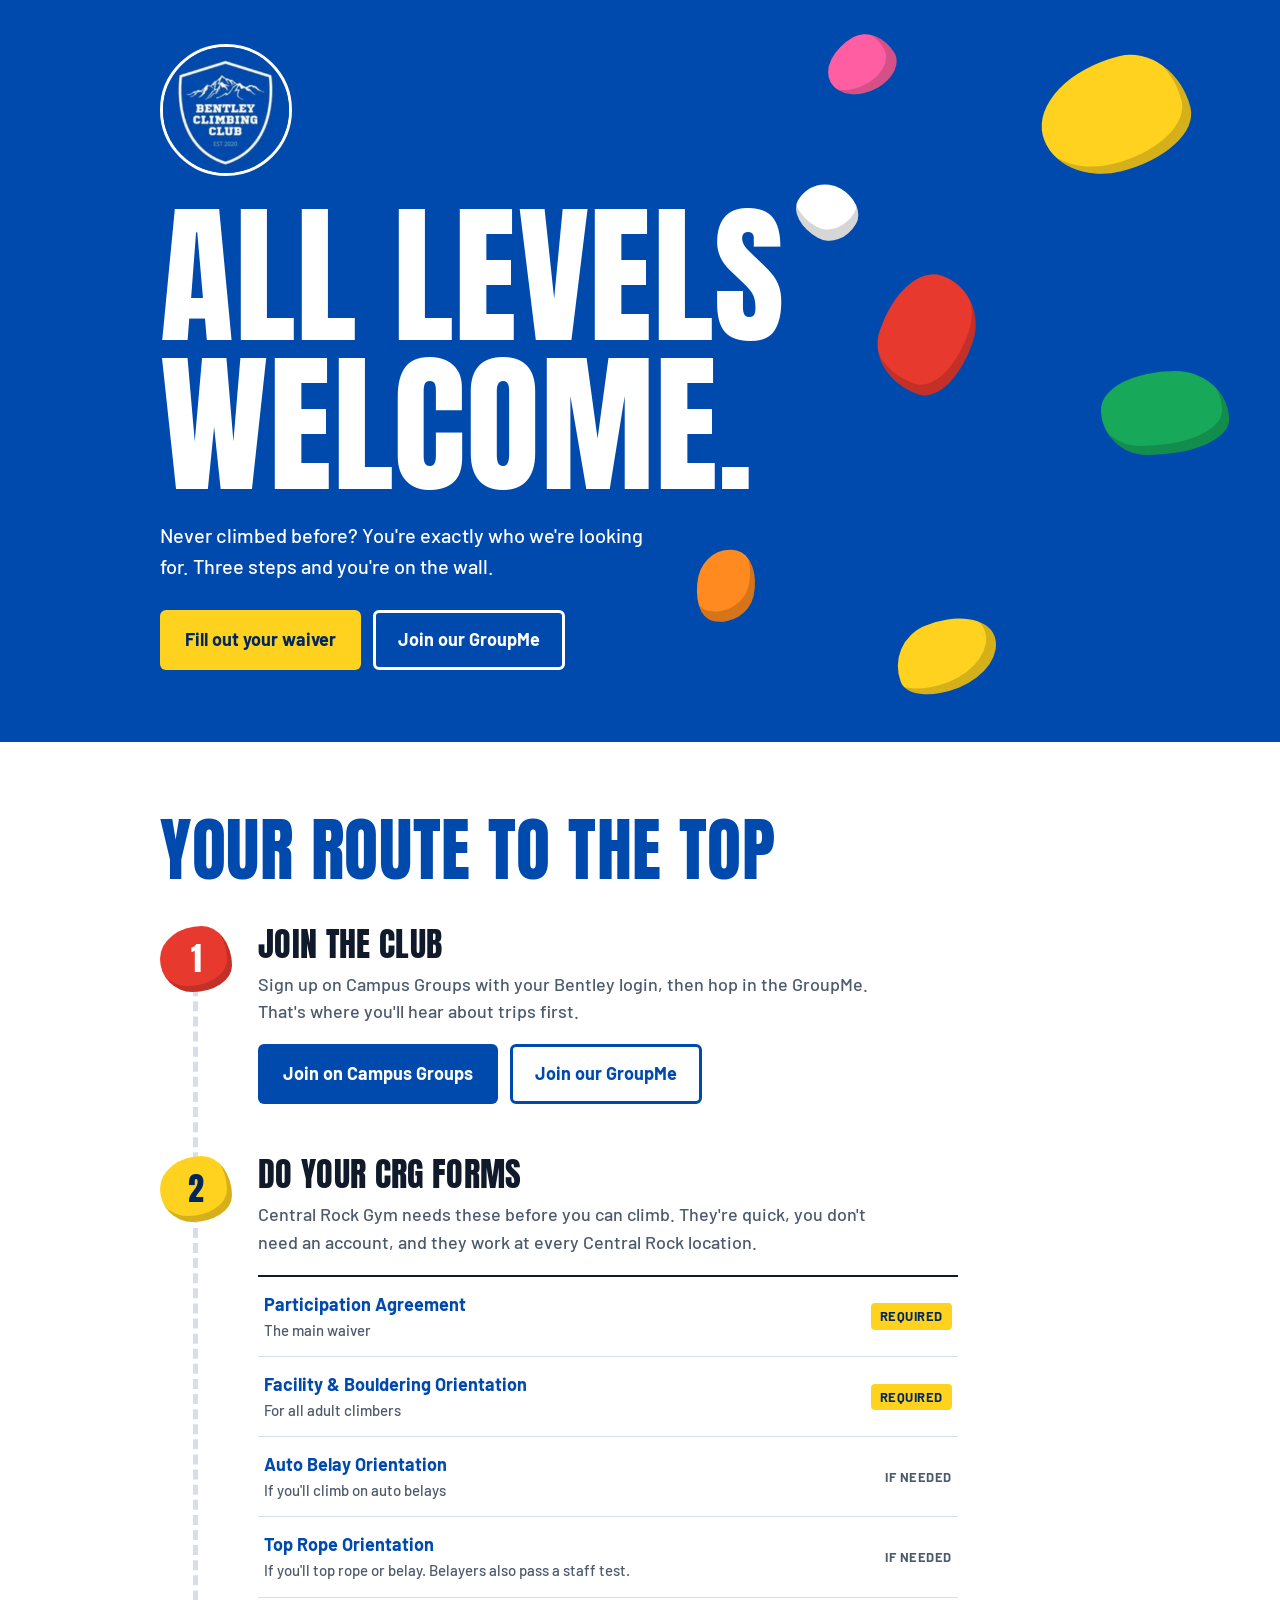
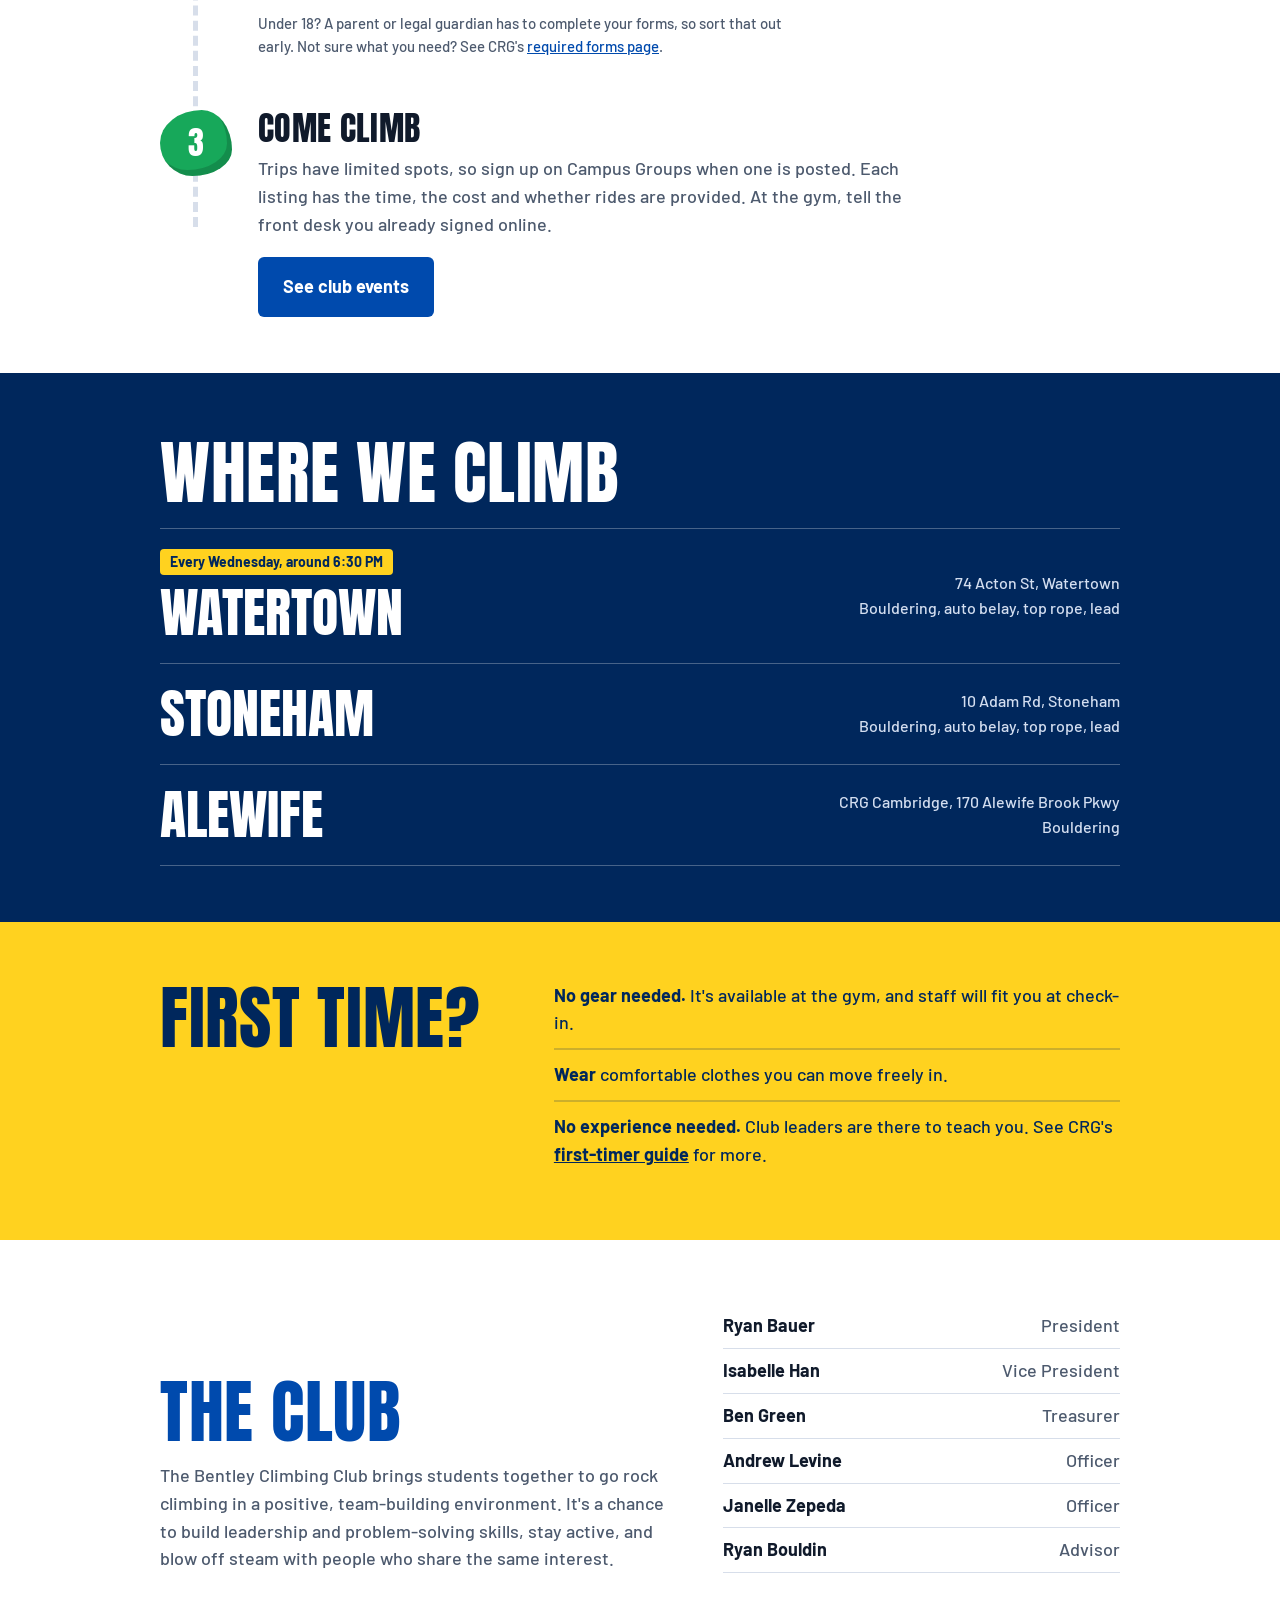
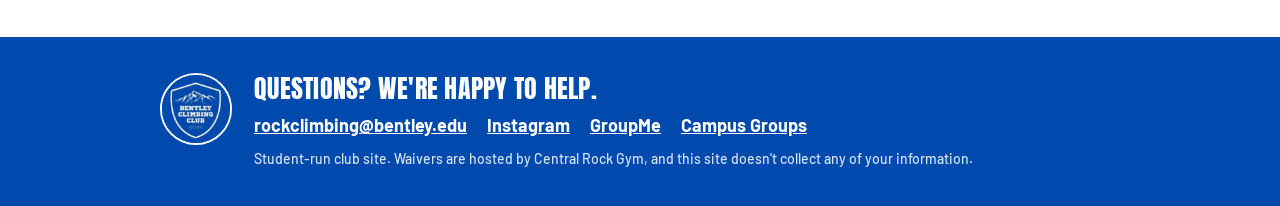
==== index.html @ 8d44ab69 "Add Wednesday session time Co-Authored-By: Claude Opus 5.5 <noreply@anthropic.com>" ====
<!doctype html>
<html lang="en">
<head>
<meta charset="utf-8">
<meta name="viewport" content="width=device-width, initial-scale=1">
<title>Bentley Climbing Club</title>
<meta name="description" content="All levels of experience are welcome. Join the Bentley Climbing Club, fill out your Central Rock Gym forms, and come climb.">
<link rel="icon" type="image/png" href="assets/favicon.png">
<link rel="preconnect" href="https://fonts.googleapis.com">
<link rel="preconnect" href="https://fonts.gstatic.com" crossorigin>
<link rel="stylesheet" href="https://fonts.googleapis.com/css2?family=Anton&family=Barlow:wght@400;500;600;700&display=swap">
<link rel="stylesheet" href="styles.css">
</head>
<body>

<main>

  <section class="hero" id="top">
    <div class="holds" aria-hidden="true">
      <i class="h1"></i><i class="h2"></i><i class="h3"></i><i class="h4"></i><i class="h5"></i><i class="h6"></i><i class="h7"></i>
    </div>
    <div class="wrap hero-in">
      <img class="logo" src="assets/logo.png" width="132" height="132" alt="Bentley Climbing Club logo, a shield with mountains">
      <h1>All levels<br>welcome.</h1>
      <p class="lead">Never climbed before? You're exactly who we're looking for. Three steps and you're on the wall.</p>
      <div class="actions">
        <a class="btn yellow" href="#forms">Fill out your waiver</a>
        <a class="btn outline" href="https://groupme.com/join_group/93353662/e4er3QcH">Join our GroupMe</a>
      </div>
    </div>
  </section>

  <section class="route" aria-label="How to get started">
    <div class="wrap">
      <h2 class="big">Your route to the top</h2>

      <ol class="moves">

        <li class="move">
          <span class="hold red">1</span>
          <div>
            <h3>Join the club</h3>
            <p>Sign up on Campus Groups with your Bentley login, then hop in the GroupMe. That's where you'll hear about trips first.</p>
            <div class="actions">
              <a class="btn blue" href="https://bentley.campusgroups.com/Climbing/club_signup">Join on Campus Groups</a>
              <a class="btn line" href="https://groupme.com/join_group/93353662/e4er3QcH">Join our GroupMe</a>
            </div>
          </div>
        </li>

        <li class="move" id="forms">
          <span class="hold yellow">2</span>
          <div>
            <h3>Do your CRG forms</h3>
            <p>Central Rock Gym needs these before you can climb. They're quick, you don't need an account, and they work at every Central Rock location.</p>
            <div class="rows">
              <a class="row" href="https://centralrockgym.com/participation-agreement/">
                <span><b>Participation Agreement</b><small>The main waiver</small></span>
                <em class="need">Required</em>
              </a>
              <a class="row" href="https://centralrockgym.com/facility-bouldering-orientation-form/">
                <span><b>Facility &amp; Bouldering Orientation</b><small>For all adult climbers</small></span>
                <em class="need">Required</em>
              </a>
              <a class="row" href="https://centralrockgym.com/auto-belay-orientation/">
                <span><b>Auto Belay Orientation</b><small>If you'll climb on auto belays</small></span>
                <em>If needed</em>
              </a>
              <a class="row" href="https://app.rockgympro.com/waiver/esign/centralrockworcester/525c3ba4-2c09-4993-a580-83734ea10c74">
                <span><b>Top Rope Orientation</b><small>If you'll top rope or belay. Belayers also pass a staff test.</small></span>
                <em>If needed</em>
              </a>
            </div>
            <p class="fine">Under 18? A parent or legal guardian has to complete your forms, so sort that out early. Not sure what you need? See CRG's <a href="https://centralrockgym.com/required-forms/">required forms page</a>.</p>
          </div>
        </li>

        <li class="move">
          <span class="hold green">3</span>
          <div>
            <h3>Come climb</h3>
            <p>Trips have limited spots, so sign up on Campus Groups when one is posted. Each listing has the time, the cost and whether rides are provided. At the gym, tell the front desk you already signed online.</p>
            <div class="actions">
              <a class="btn blue" href="https://bentley.campusgroups.com/climbing/events/">See club events</a>
            </div>
          </div>
        </li>

      </ol>
    </div>
  </section>

  <section class="gyms" id="gyms">
    <div class="wrap">
      <h2 class="big">Where we climb</h2>
      <a class="gym" href="https://centralrockgym.com/watertown">
        <span class="when">Every Wednesday, around 6:30 PM</span>
        <strong>Watertown</strong>
        <span class="info">74 Acton St, Watertown<br>Bouldering, auto belay, top rope, lead</span>
      </a>
      <a class="gym" href="https://centralrockgym.com/stoneham">
        <strong>Stoneham</strong>
        <span class="info">10 Adam Rd, Stoneham<br>Bouldering, auto belay, top rope, lead</span>
      </a>
      <a class="gym" href="https://centralrockgym.com/cambridge">
        <strong>Alewife</strong>
        <span class="info">CRG Cambridge, 170 Alewife Brook Pkwy<br>Bouldering</span>
      </a>
    </div>
  </section>

  <section class="first" id="first-time">
    <div class="wrap first-in">
      <h2 class="big">First time?</h2>
      <ul>
        <li><b>No gear needed.</b> It's available at the gym, and staff will fit you at check-in.</li>
        <li><b>Wear</b> comfortable clothes you can move freely in.</li>
        <li><b>No experience needed.</b> Club leaders are there to teach you. See CRG's <a href="https://centralrockgym.com/first-time-climbers/">first-timer guide</a> for more.</li>
      </ul>
    </div>
  </section>

  <section class="about" id="about">
    <div class="wrap about-in">
      <div>
        <h2 class="big">The club</h2>
        <p>The Bentley Climbing Club brings students together to go rock climbing in a positive, team-building environment. It's a chance to build leadership and problem-solving skills, stay active, and blow off steam with people who share the same interest.</p>
      </div>
      <dl class="team">
        <div><dt>Ryan Bauer</dt><dd>President</dd></div>
        <div><dt>Isabelle Han</dt><dd>Vice President</dd></div>
        <div><dt>Ben Green</dt><dd>Treasurer</dd></div>
        <div><dt>Andrew Levine</dt><dd>Officer</dd></div>
        <div><dt>Janelle Zepeda</dt><dd>Officer</dd></div>
        <div><dt>Ryan Bouldin</dt><dd>Advisor</dd></div>
      </dl>
    </div>
  </section>

</main>

<footer id="contact">
  <div class="wrap foot-in">
    <img src="assets/logo.png" width="72" height="72" alt="" loading="lazy">
    <div>
      <p class="foot-title">Questions? We're happy to help.</p>
      <p class="links">
        <a href="mailto:rockclimbing@bentley.edu">rockclimbing@bentley.edu</a>
        <a href="https://www.instagram.com/bentleyrockclimbing/">Instagram</a>
        <a href="https://groupme.com/join_group/93353662/e4er3QcH">GroupMe</a>
        <a href="https://bentley.campusgroups.com/Climbing">Campus Groups</a>
      </p>
      <p class="legal">Student-run club site. Waivers are hosted by Central Rock Gym, and this site doesn't collect any of your information.</p>
    </div>
  </div>
</footer>

<a class="sticky" href="#forms">Fill out your waiver</a>

</body>
</html>
---- styles.css ----
:root {
  --blue: #004aad;
  --deep: #00275c;
  --yellow: #ffd21f;
  --red: #e8392e;
  --green: #17a85a;
  --ink: #101a2b;
  --muted: #4d5a6e;
  --paper: #ffffff;
  --line: #d7deea;
  --display: "Anton", Impact, "Arial Narrow", sans-serif;
}

* { box-sizing: border-box; }
html { scroll-behavior: smooth; scroll-padding-top: 16px; }
body {
  margin: 0;
  background: var(--paper);
  color: var(--ink);
  font: 500 18px/1.55 "Barlow", system-ui, -apple-system, "Segoe UI", sans-serif;
}
.wrap { max-width: 1000px; margin: 0 auto; padding: 0 20px; }
a { color: var(--blue); }
a:focus-visible { outline: 3px solid var(--yellow); outline-offset: 2px; }
h1, h2, h3, p { margin: 0; }

.big {
  font: 400 clamp(2.6rem, 8vw, 4.4rem)/1.02 var(--display);
  text-transform: uppercase;
  letter-spacing: 0.01em;
}

/* Hero */
.hero { position: relative; overflow: hidden; background: var(--blue); color: #fff; }
.hero-in { position: relative; padding-top: 44px; padding-bottom: 72px; }
.logo { display: block; border-radius: 50%; border: 3px solid #fff; margin-bottom: 26px; }
.hero h1 {
  font: 400 clamp(4.2rem, 17vw, 9.5rem)/0.98 var(--display);
  text-transform: uppercase;
  letter-spacing: 0.005em;
}
.lead { max-width: 25em; margin: 20px 0 28px; font-size: 1.25rem; }

/* Decorative climbing holds */
.holds i { position: absolute; display: block; box-shadow: inset -7px -9px 0 rgba(0, 0, 0, 0.16); }
.holds .h1 { width: 150px; height: 112px; top: 8%; right: 7%; background: var(--yellow); border-radius: 62% 38% 55% 45% / 52% 60% 40% 48%; transform: rotate(-14deg); }
.holds .h2 { width: 92px; height: 120px; top: 37%; right: 24%; background: var(--red); border-radius: 45% 55% 38% 62% / 60% 44% 56% 40%; transform: rotate(18deg); }
.holds .h3 { width: 128px; height: 84px; top: 50%; right: 4%; background: var(--green); border-radius: 58% 42% 64% 36% / 46% 58% 42% 54%; }
.holds .h4 { width: 62px; height: 54px; top: 25%; right: 33%; background: #fff; border-radius: 50% 50% 42% 58% / 58% 42% 58% 42%; transform: rotate(30deg); }
.holds .h5 { width: 104px; height: 70px; bottom: 7%; right: 22%; background: var(--yellow); border-radius: 42% 58% 50% 50% / 62% 50% 50% 38%; transform: rotate(-22deg); }
.holds .h6 { width: 58px; height: 74px; bottom: 16%; right: 41%; background: #ff8a1f; border-radius: 55% 45% 60% 40% / 45% 55% 45% 55%; transform: rotate(12deg); }
.holds .h7 { width: 70px; height: 56px; top: 5%; right: 30%; background: #ff5fa2; border-radius: 60% 40% 45% 55% / 50% 62% 38% 50%; transform: rotate(-30deg); }

/* Buttons */
.actions { display: flex; flex-wrap: wrap; gap: 12px; }
.btn {
  display: inline-block; padding: 13px 22px; border: 3px solid transparent; border-radius: 6px;
  font-weight: 700; text-decoration: none;
}
.btn.yellow { background: var(--yellow); color: var(--deep); }
.btn.outline { border-color: #fff; color: #fff; }
.btn.blue { background: var(--blue); color: #fff; }
.btn.line { border-color: var(--blue); color: var(--blue); }
.btn:hover { filter: brightness(1.08); transform: translateY(-1px); }

/* The route */
.route { padding: 72px 0 56px; }
.route .big { color: var(--blue); margin-bottom: 40px; }
.moves { list-style: none; margin: 0; padding: 0; position: relative; }
.moves::before {
  content: ""; position: absolute; left: 33px; top: 30px; bottom: 90px;
  border-left: 5px dashed var(--line);
}
.move { position: relative; display: grid; grid-template-columns: 72px 1fr; gap: 26px; padding-bottom: 52px; scroll-margin-top: 16px; }
.move:last-child { padding-bottom: 0; }
.hold {
  display: grid; place-items: center; width: 72px; height: 66px;
  border-radius: 58% 42% 55% 45% / 50% 60% 40% 50%;
  font: 400 2rem/1 var(--display); color: #fff;
  box-shadow: inset -5px -6px 0 rgba(0, 0, 0, 0.16);
}
.hold.red { background: var(--red); }
.hold.yellow { background: var(--yellow); color: var(--deep); }
.hold.green { background: var(--green); }
.move h3 { font: 400 2.1rem/1.1 var(--display); text-transform: uppercase; letter-spacing: 0.01em; }
.move p { max-width: 36em; margin: 8px 0 18px; color: var(--muted); }

.rows { border-top: 2px solid var(--ink); max-width: 700px; }
.row {
  display: flex; align-items: center; justify-content: space-between; gap: 16px;
  padding: 14px 6px; border-bottom: 1px solid var(--line);
  color: var(--ink); text-decoration: none;
}
.row:hover { background: #eef4fd; }
.row b { display: block; font-weight: 700; color: var(--blue); }
.row small { display: block; font-size: 15px; color: var(--muted); }
.row em { flex: none; font-style: normal; font-size: 13px; font-weight: 700; text-transform: uppercase; letter-spacing: 0.04em; color: var(--muted); }
.row em.need { padding: 3px 9px; border-radius: 4px; background: var(--yellow); color: var(--deep); }
.move p.fine { margin: 14px 0 0; font-size: 15px; }

/* Gyms */
.gyms { padding: 64px 0 56px; background: var(--deep); color: #fff; }
.gyms .big { margin-bottom: 20px; }
.gym {
  display: grid; grid-template-columns: 1fr auto; align-items: center; column-gap: 24px;
  padding: 20px 0; border-top: 1px solid rgba(255, 255, 255, 0.28);
  color: #fff; text-decoration: none;
}
.gym:last-child { border-bottom: 1px solid rgba(255, 255, 255, 0.28); }
.gym strong { grid-column: 1; font: 400 clamp(2.2rem, 7vw, 3.4rem)/1.1 var(--display); text-transform: uppercase; }
.gym:hover strong { color: var(--yellow); }
.gym .info { grid-column: 2; grid-row: 1 / span 2; font-size: 16px; color: #d3def0; text-align: right; }
.when {
  grid-column: 1; justify-self: start; margin-bottom: 8px; padding: 2px 10px; border-radius: 4px;
  background: var(--yellow); color: var(--deep); font-size: 14px; font-weight: 700;
}

/* First time */
.first { padding: 60px 0; background: var(--yellow); color: var(--deep); }
.first-in { display: grid; grid-template-columns: 1fr 1.6fr; gap: 40px; align-items: start; }
.first ul { list-style: none; margin: 0; padding: 0; }
.first li { padding: 11px 0; border-bottom: 2px solid rgba(0, 39, 92, 0.2); }
.first li:first-child { padding-top: 0; }
.first li:last-child { border-bottom: 0; }
.first a { color: var(--deep); font-weight: 700; }

/* About */
.about { padding: 64px 0; }
.about-in { display: grid; grid-template-columns: 1.3fr 1fr; gap: 48px; align-items: end; }
.about .big { color: var(--blue); margin-bottom: 14px; }
.about p { color: var(--muted); }
.team { margin: 0; }
.team div { display: flex; justify-content: space-between; gap: 16px; padding: 8px 0; border-bottom: 1px solid var(--line); }
.team dt { font-weight: 700; }
.team dd { margin: 0; color: var(--muted); }

/* Footer */
footer { padding: 36px 0; background: var(--blue); color: #fff; }
.foot-in { display: flex; gap: 22px; align-items: flex-start; }
.foot-in img { flex: none; border-radius: 50%; border: 2px solid #fff; }
.foot-title { font: 400 1.6rem/1.2 var(--display); text-transform: uppercase; letter-spacing: 0.01em; }
.links { display: flex; flex-wrap: wrap; gap: 4px 20px; margin: 8px 0; }
.links a { color: #fff; font-weight: 700; overflow-wrap: anywhere; }
.legal { font-size: 14px; color: #d3e1f7; }

/* Waiver shortcut on phones */
.sticky { display: none; }

@media (max-width: 760px) {
  body { font-size: 17px; padding-bottom: 66px; }
  .hero-in { padding-top: 28px; padding-bottom: 52px; }
  .logo { width: 96px; height: 96px; margin-bottom: 20px; }
  .hero .btn.yellow { display: none; }
  .holds .h1 { width: 84px; height: 62px; top: 4%; right: -14px; }
  .holds .h7 { width: 46px; height: 38px; top: 15%; right: 30%; }
  .holds .h2, .holds .h3, .holds .h4, .holds .h5, .holds .h6 { display: none; }

  .route { padding-top: 52px; }
  .moves::before { left: 23px; }
  .move { grid-template-columns: 50px 1fr; gap: 14px; padding-bottom: 44px; }
  .hold { width: 50px; height: 46px; font-size: 1.5rem; }
  .move h3 { font-size: 1.8rem; line-height: 46px; }
  .move .actions .btn { width: 100%; text-align: center; }

  .gym { grid-template-columns: 1fr; }
  .gym .info { grid-column: 1; grid-row: auto; margin-top: 4px; text-align: left; }
  .first-in, .about-in { grid-template-columns: 1fr; gap: 20px; }
  .about-in { gap: 28px; }

  .sticky {
    position: fixed; left: 12px; right: 12px; bottom: 10px; z-index: 10; display: block;
    padding: 13px; border-radius: 6px; background: var(--yellow); color: var(--deep);
    font-weight: 700; text-align: center; text-decoration: none;
    box-shadow: 0 4px 14px rgba(0, 0, 0, 0.3);
  }
}

@media (prefers-reduced-motion: reduce) {
  html { scroll-behavior: auto; }
  .btn:hover { transform: none; }
}
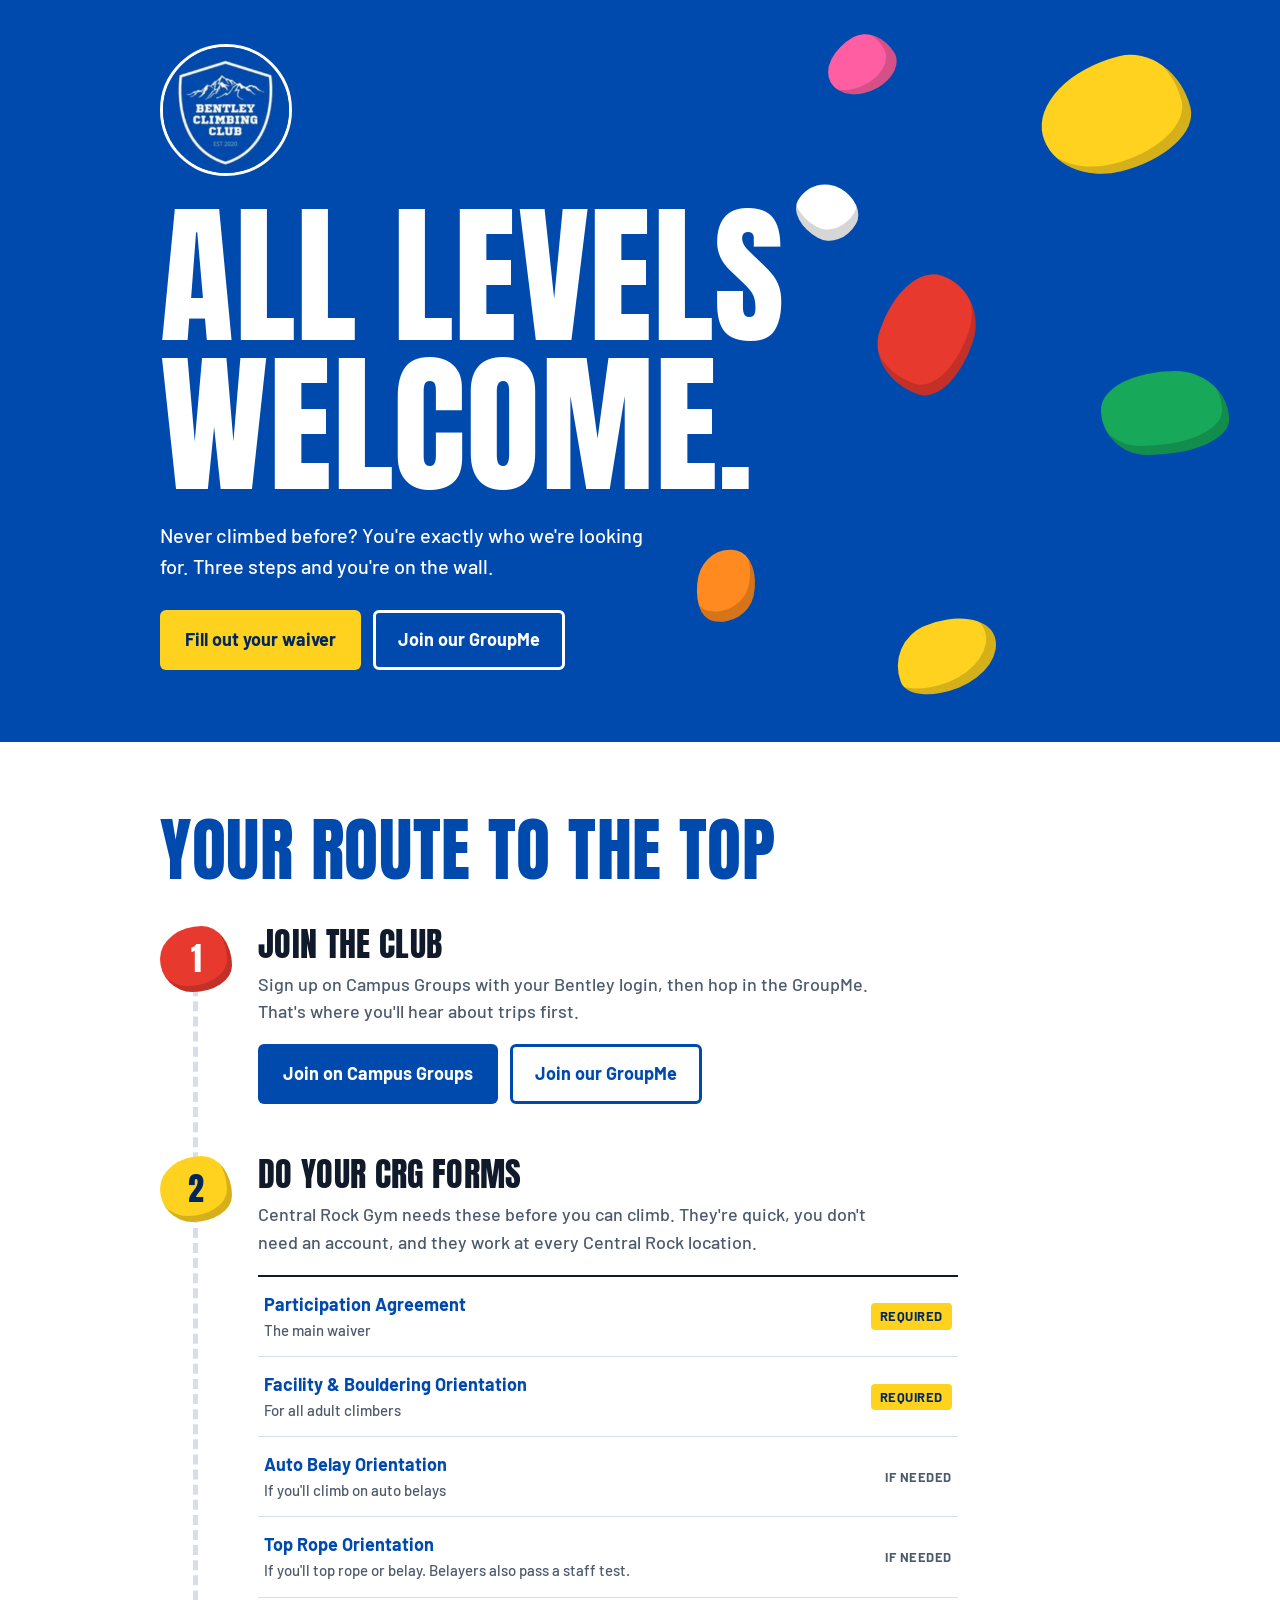
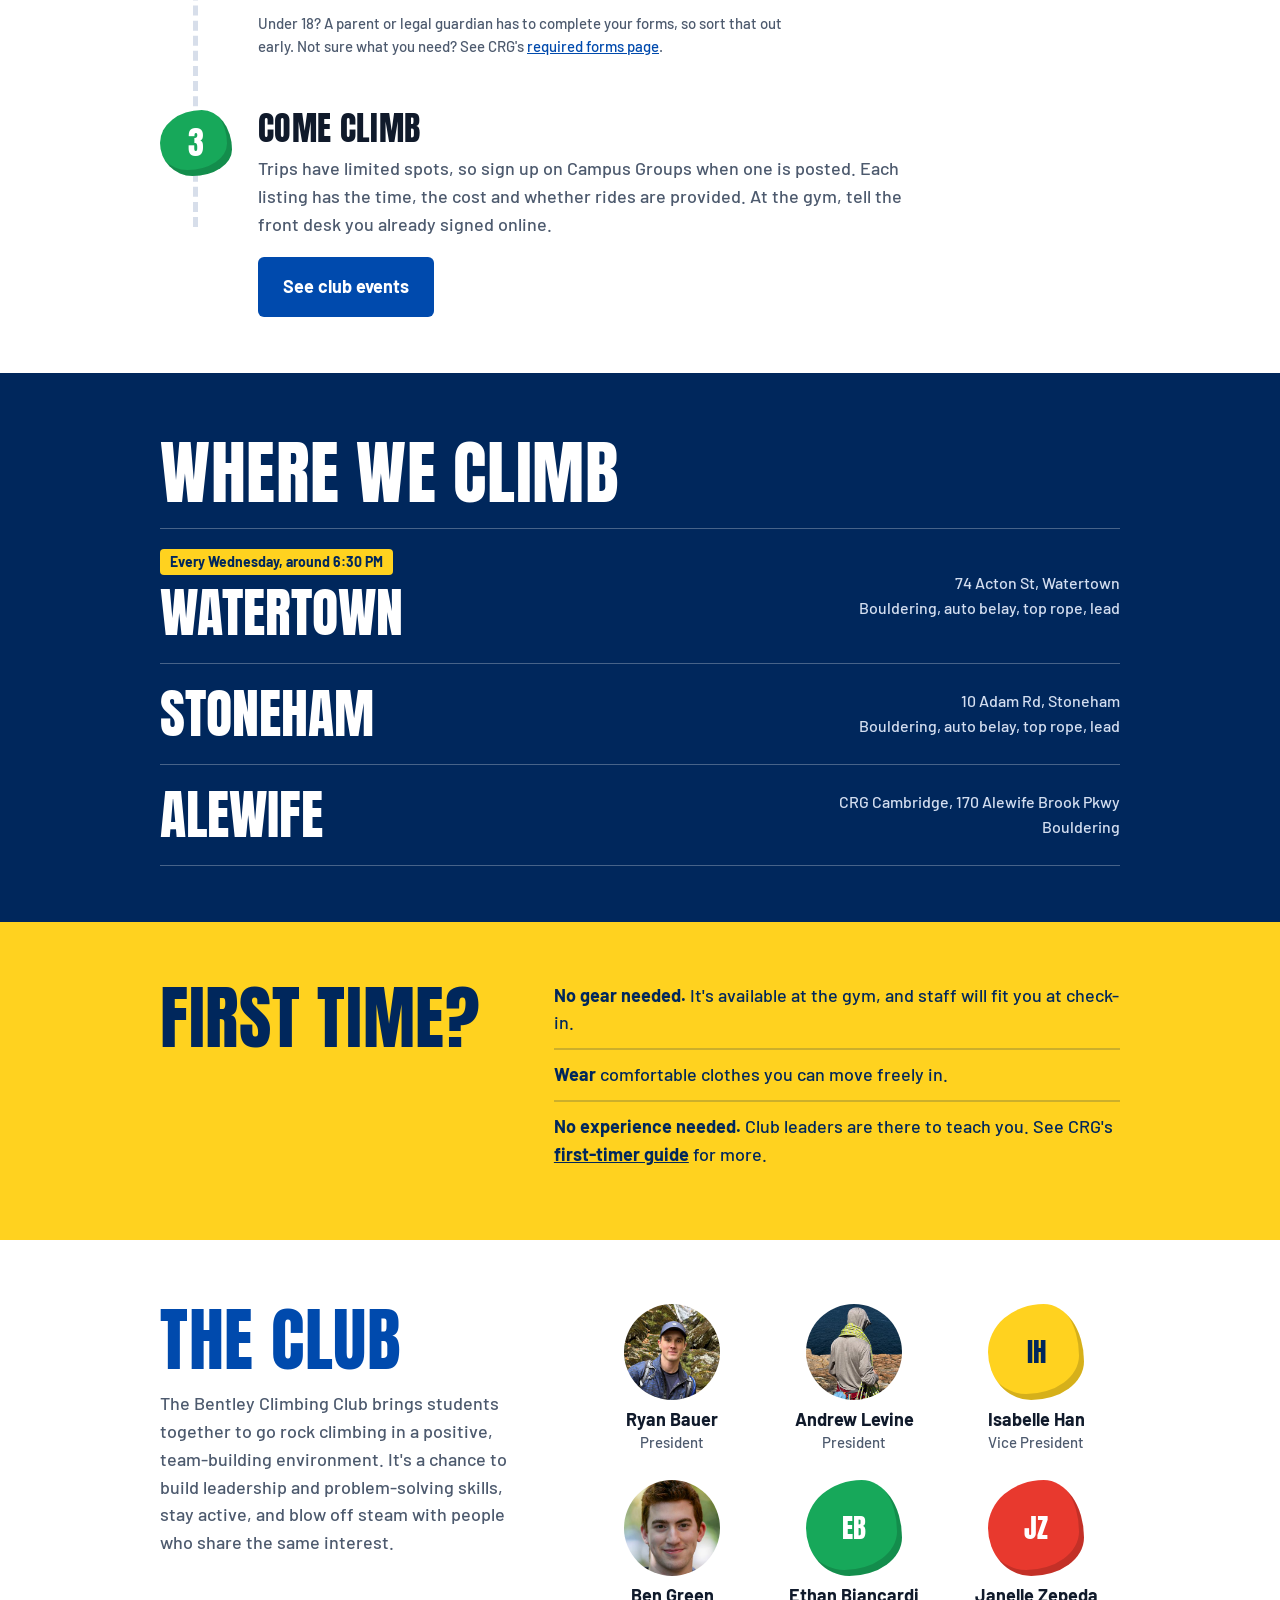
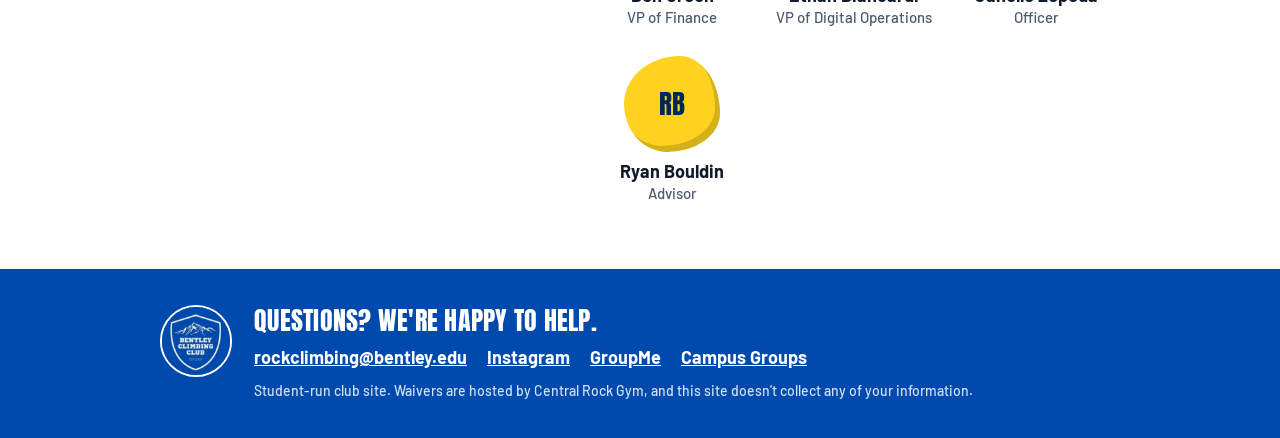
==== commit 0891a761: "Add officer photos and update leadership roster Co-Authored-By: Claude Opus 5.5 <noreply@anthropic.c" ====
--- a/index.html
+++ b/index.html
@@ -126,14 +126,15 @@
         <h2 class="big">The club</h2>
         <p>The Bentley Climbing Club brings students together to go rock climbing in a positive, team-building environment. It's a chance to build leadership and problem-solving skills, stay active, and blow off steam with people who share the same interest.</p>
       </div>
-      <dl class="team">
-        <div><dt>Ryan Bauer</dt><dd>President</dd></div>
-        <div><dt>Isabelle Han</dt><dd>Vice President</dd></div>
-        <div><dt>Ben Green</dt><dd>Treasurer</dd></div>
-        <div><dt>Andrew Levine</dt><dd>Officer</dd></div>
-        <div><dt>Janelle Zepeda</dt><dd>Officer</dd></div>
-        <div><dt>Ryan Bouldin</dt><dd>Advisor</dd></div>
-      </dl>
+      <ul class="team">
+        <li><img src="assets/team/ryan-bauer.jpg" width="96" height="96" alt="Ryan Bauer" loading="lazy"><b>Ryan Bauer</b><small>President</small></li>
+        <li><img src="assets/team/andrew-levine.jpg" width="96" height="96" alt="Andrew Levine, roped up on a sea cliff" loading="lazy"><b>Andrew Levine</b><small>President</small></li>
+        <li><span class="initials yellow" aria-hidden="true">IH</span><b>Isabelle Han</b><small>Vice President</small></li>
+        <li><img src="assets/team/ben-green.jpg" width="96" height="96" alt="Ben Green" loading="lazy"><b>Ben Green</b><small>VP of Finance</small></li>
+        <li><span class="initials green" aria-hidden="true">EB</span><b>Ethan Biancardi</b><small>VP of Digital Operations</small></li>
+        <li><span class="initials red" aria-hidden="true">JZ</span><b>Janelle Zepeda</b><small>Officer</small></li>
+        <li><span class="initials yellow" aria-hidden="true">RB</span><b>Ryan Bouldin</b><small>Advisor</small></li>
+      </ul>
     </div>
   </section>
 
--- a/styles.css
+++ b/styles.css
@@ -126,13 +126,23 @@
 
 /* About */
 .about { padding: 64px 0; }
-.about-in { display: grid; grid-template-columns: 1.3fr 1fr; gap: 48px; align-items: end; }
+.about-in { display: grid; grid-template-columns: 1fr 1.4fr; gap: 48px; align-items: start; }
 .about .big { color: var(--blue); margin-bottom: 14px; }
 .about p { color: var(--muted); }
-.team { margin: 0; }
-.team div { display: flex; justify-content: space-between; gap: 16px; padding: 8px 0; border-bottom: 1px solid var(--line); }
-.team dt { font-weight: 700; }
-.team dd { margin: 0; color: var(--muted); }
+.team { list-style: none; margin: 0; padding: 0; display: grid; grid-template-columns: repeat(3, 1fr); gap: 26px 14px; }
+.team li { text-align: center; }
+.team img, .initials { display: block; width: 96px; height: 96px; margin: 0 auto 8px; }
+.team img { border-radius: 50%; object-fit: cover; }
+.initials {
+  display: grid; place-items: center; font: 400 1.7rem/1 var(--display); color: #fff;
+  border-radius: 58% 42% 55% 45% / 50% 60% 40% 50%;
+  box-shadow: inset -5px -6px 0 rgba(0, 0, 0, 0.16);
+}
+.initials.red { background: var(--red); }
+.initials.yellow { background: var(--yellow); color: var(--deep); }
+.initials.green { background: var(--green); }
+.team b { display: block; line-height: 1.25; }
+.team small { display: block; font-size: 15px; color: var(--muted); }
 
 /* Footer */
 footer { padding: 36px 0; background: var(--blue); color: #fff; }
@@ -166,6 +176,7 @@
   .gym .info { grid-column: 1; grid-row: auto; margin-top: 4px; text-align: left; }
   .first-in, .about-in { grid-template-columns: 1fr; gap: 20px; }
   .about-in { gap: 28px; }
+  .team { grid-template-columns: repeat(2, 1fr); }
 
   .sticky {
     position: fixed; left: 12px; right: 12px; bottom: 10px; z-index: 10; display: block;
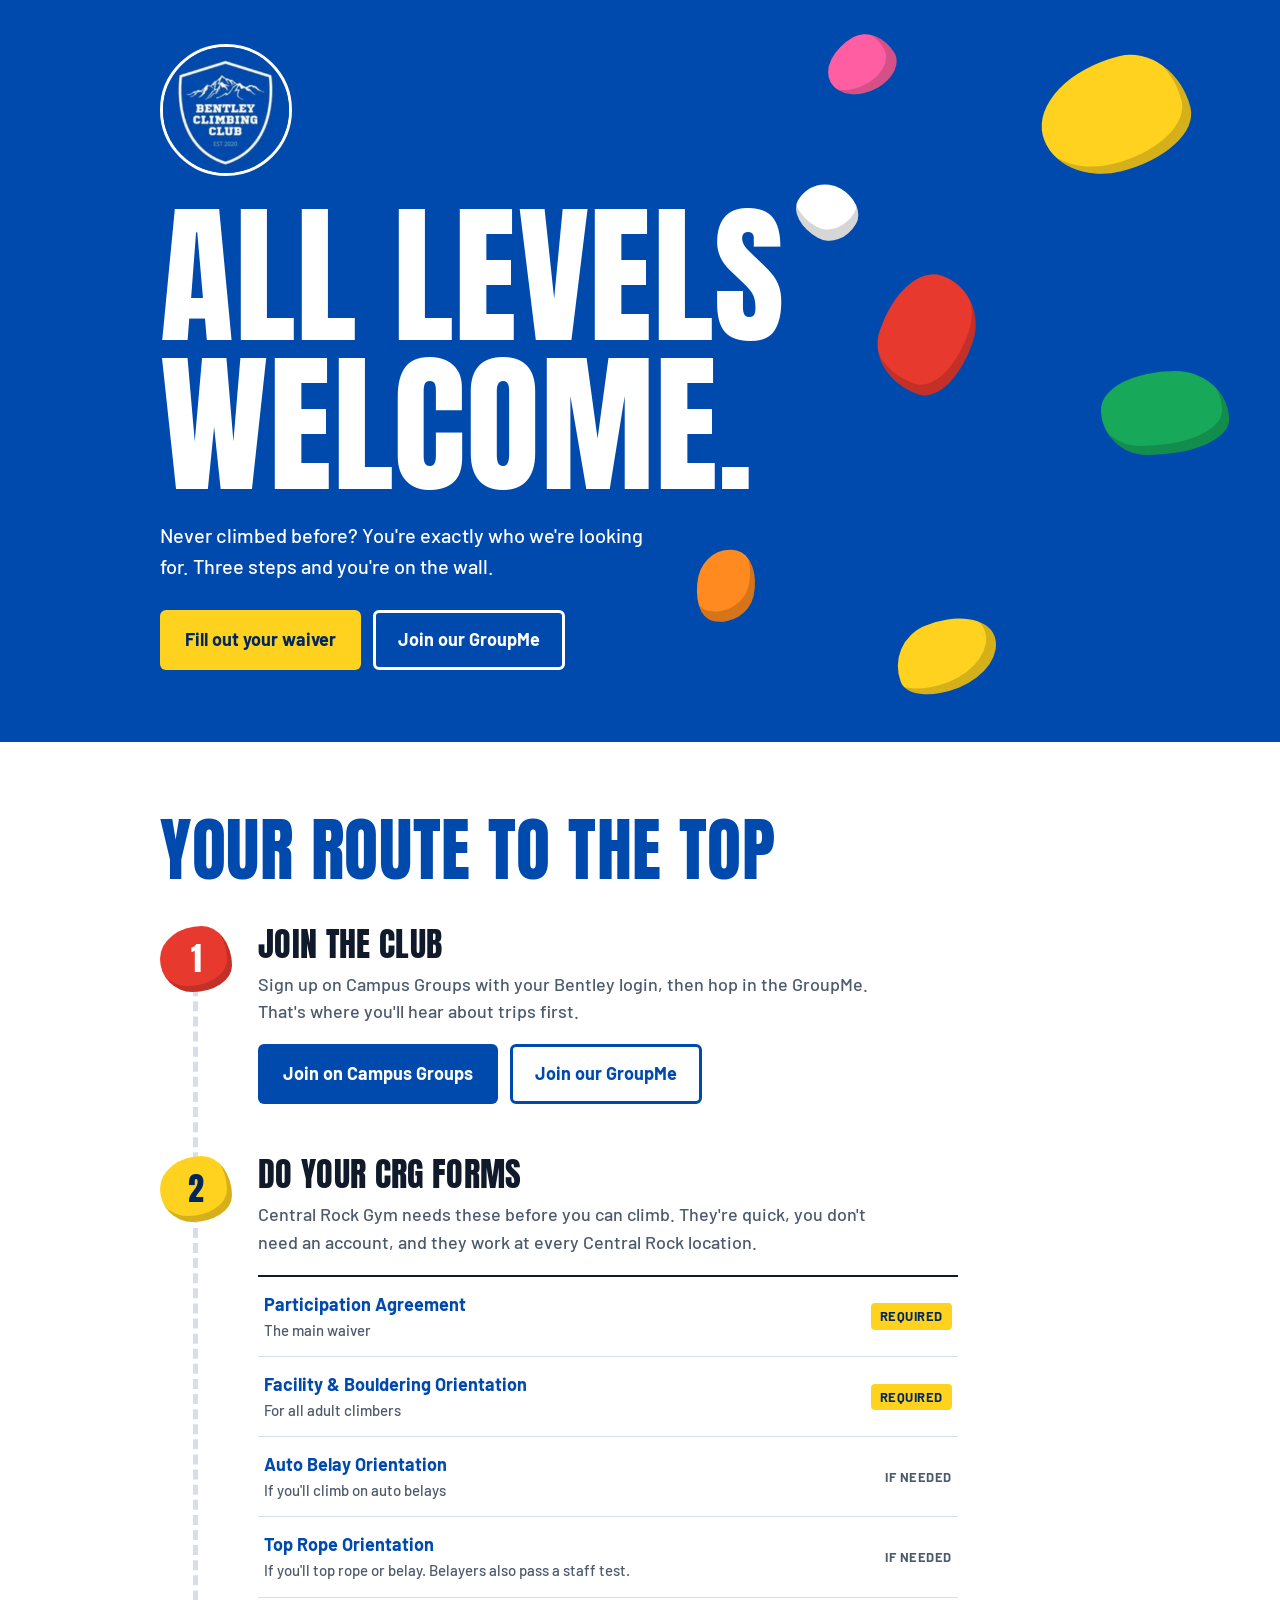
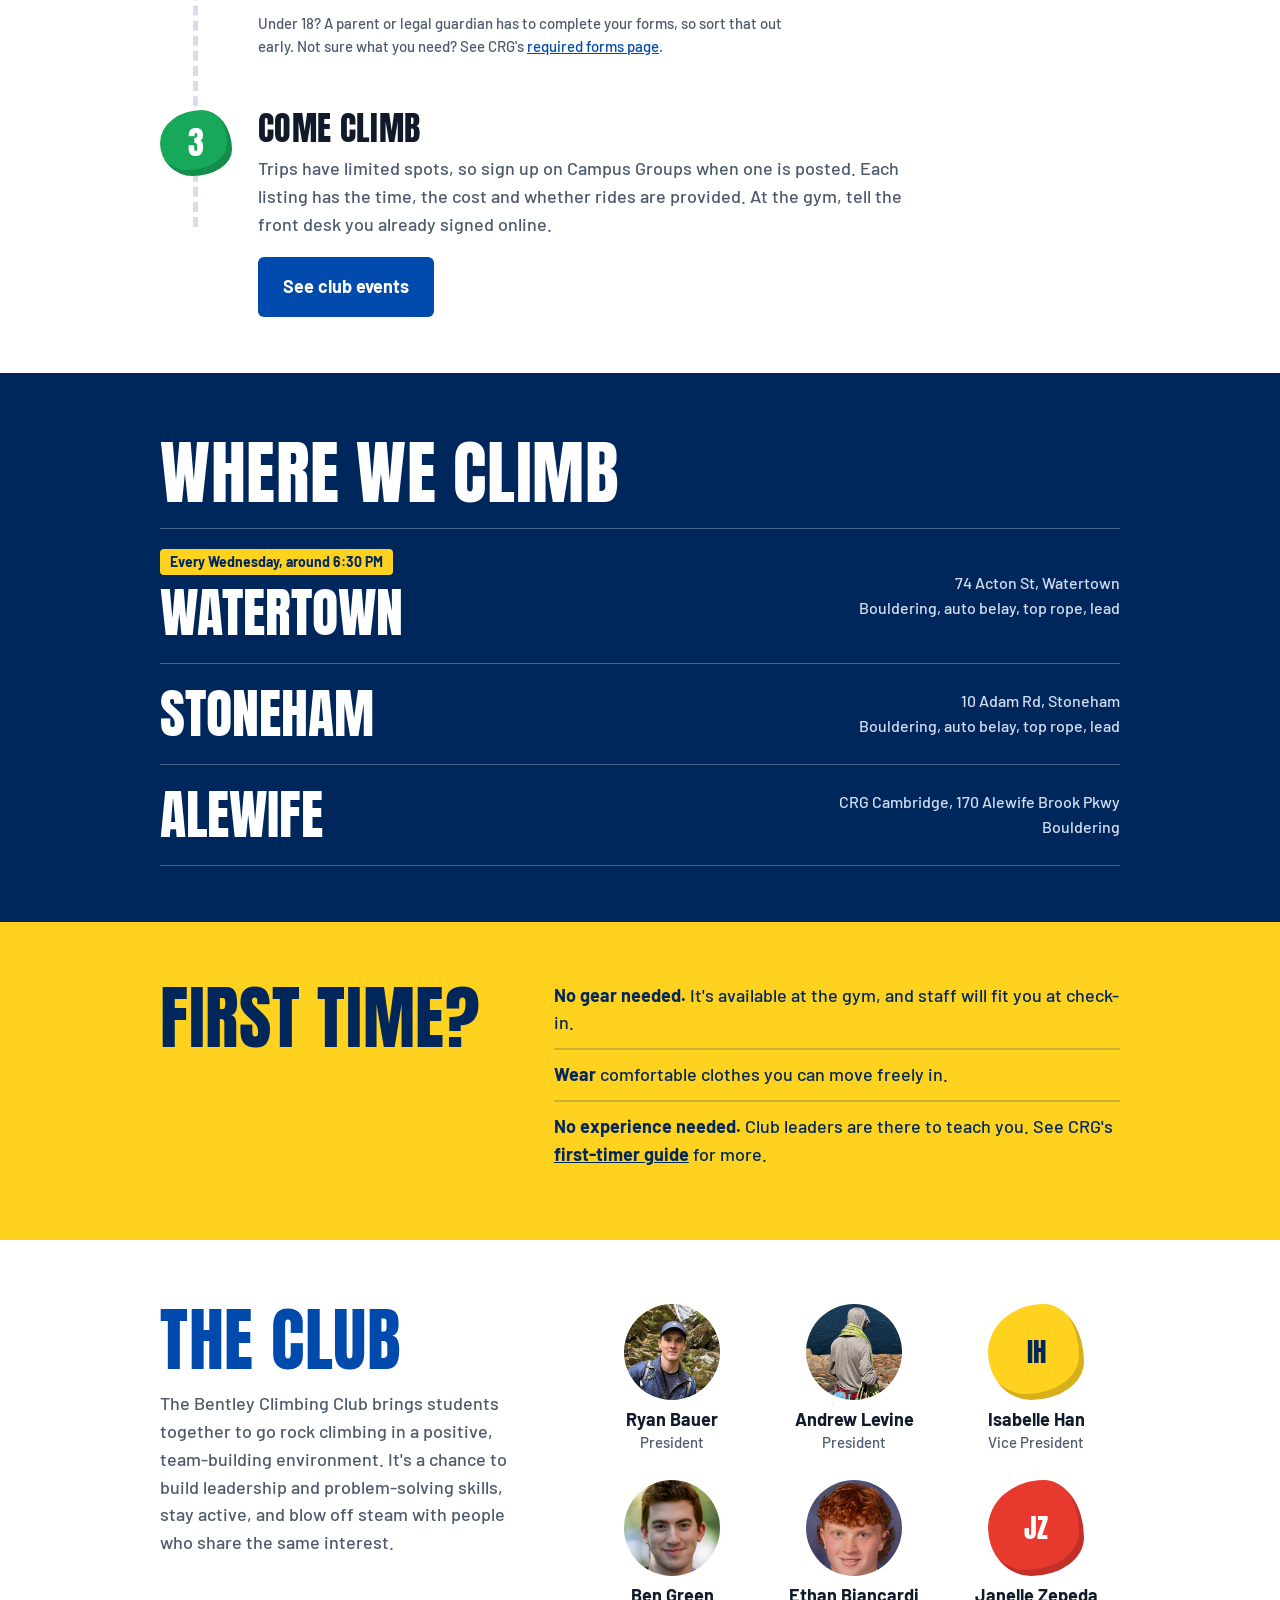
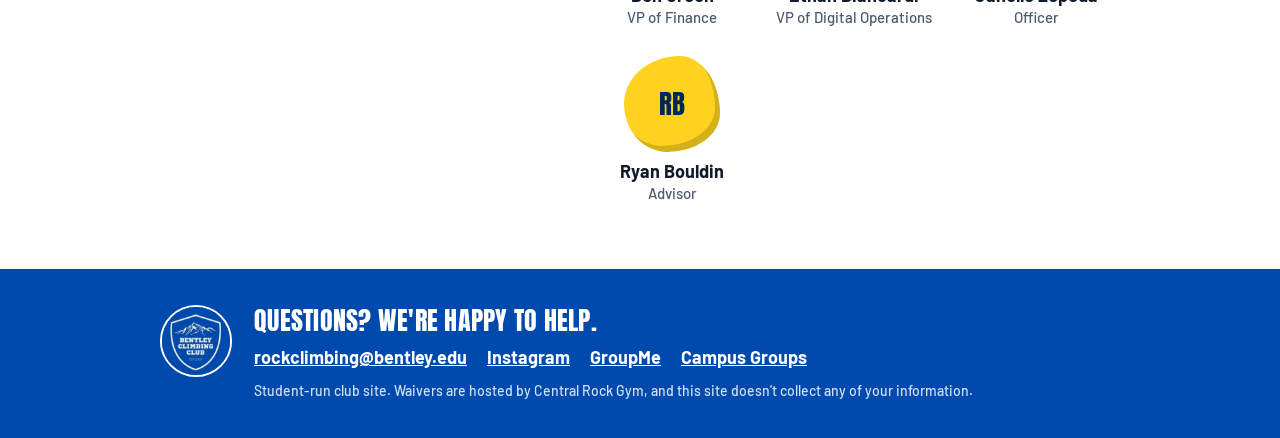
==== commit 0a5d19ce: "Add Ethan's headshot and a verified publish script Co-Authored-By: Claude Opus 5.5 <noreply@anthropi" ====
--- a/index.html
+++ b/index.html
@@ -131,7 +131,7 @@
         <li><img src="assets/team/andrew-levine.jpg" width="96" height="96" alt="Andrew Levine, roped up on a sea cliff" loading="lazy"><b>Andrew Levine</b><small>President</small></li>
         <li><span class="initials yellow" aria-hidden="true">IH</span><b>Isabelle Han</b><small>Vice President</small></li>
         <li><img src="assets/team/ben-green.jpg" width="96" height="96" alt="Ben Green" loading="lazy"><b>Ben Green</b><small>VP of Finance</small></li>
-        <li><span class="initials green" aria-hidden="true">EB</span><b>Ethan Biancardi</b><small>VP of Digital Operations</small></li>
+        <li><img src="assets/team/ethan-biancardi.jpg" width="96" height="96" alt="Ethan Biancardi" loading="lazy"><b>Ethan Biancardi</b><small>VP of Digital Operations</small></li>
         <li><span class="initials red" aria-hidden="true">JZ</span><b>Janelle Zepeda</b><small>Officer</small></li>
         <li><span class="initials yellow" aria-hidden="true">RB</span><b>Ryan Bouldin</b><small>Advisor</small></li>
       </ul>
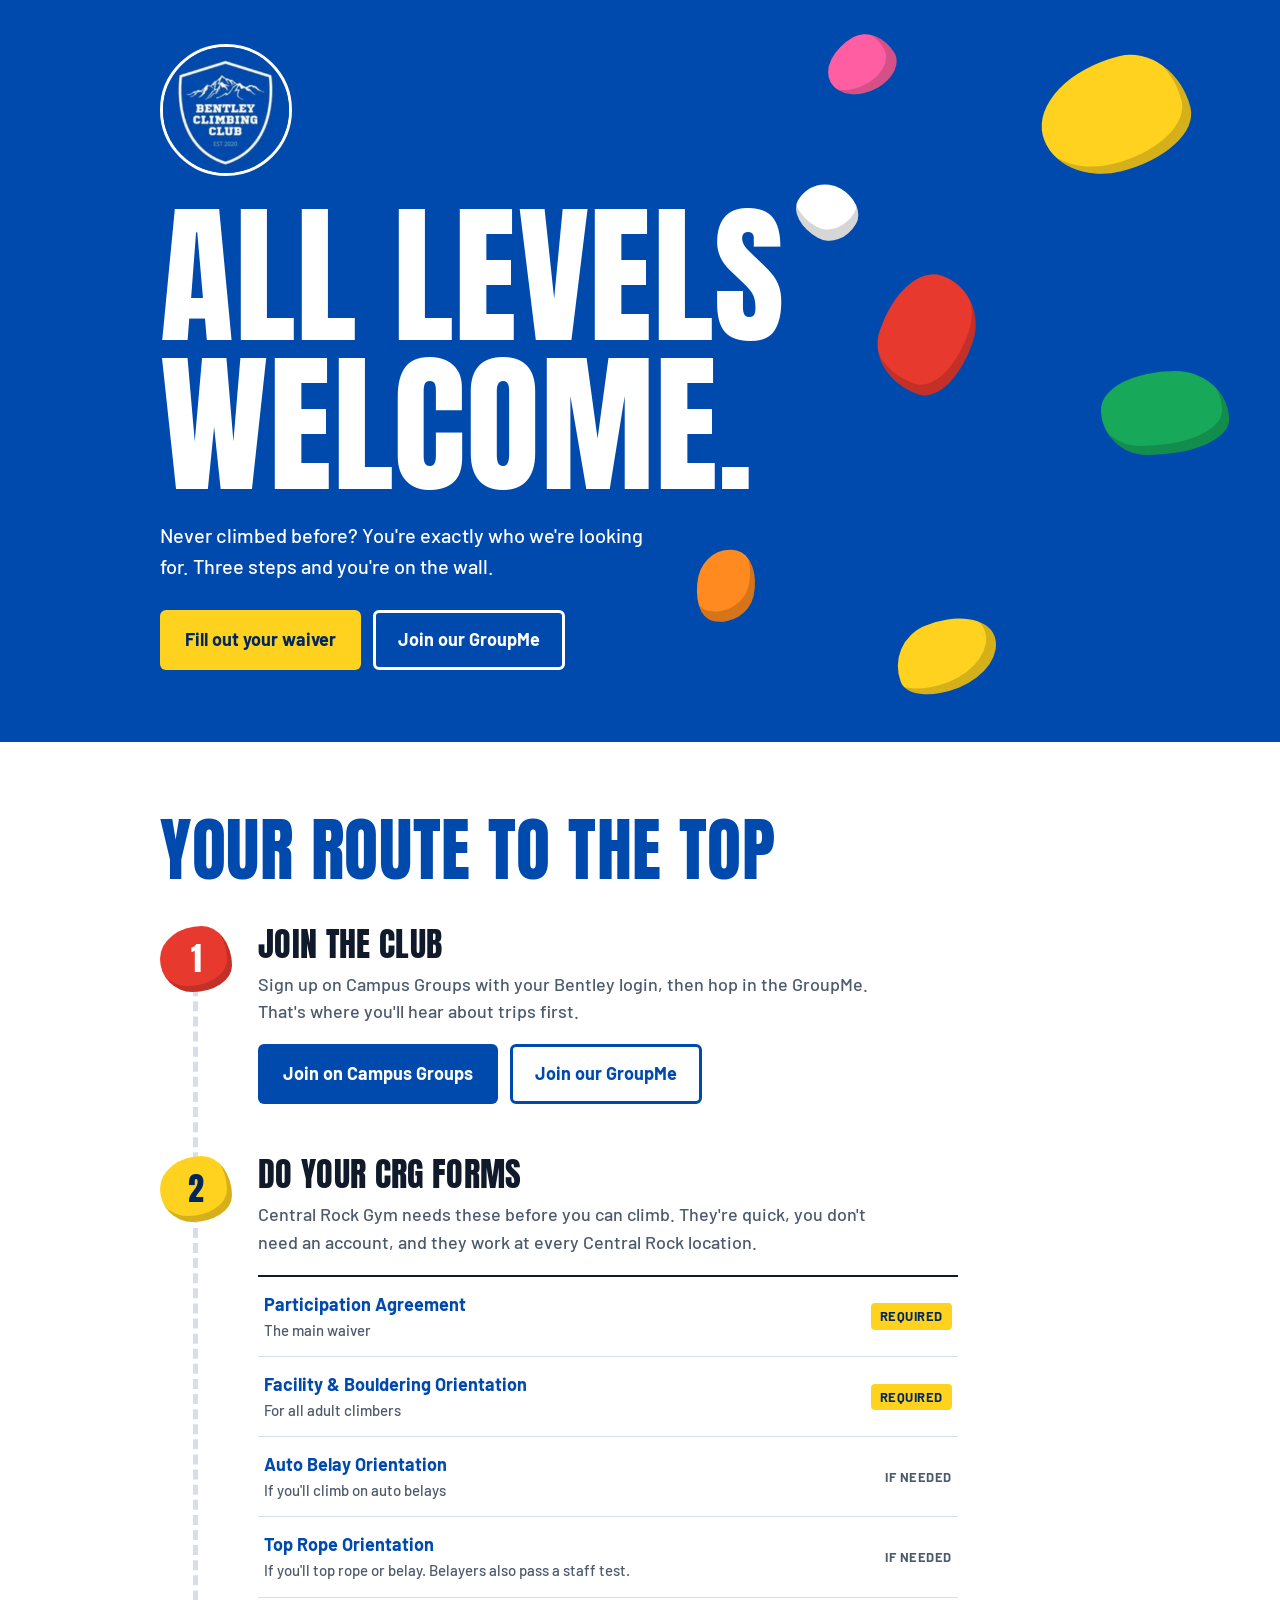
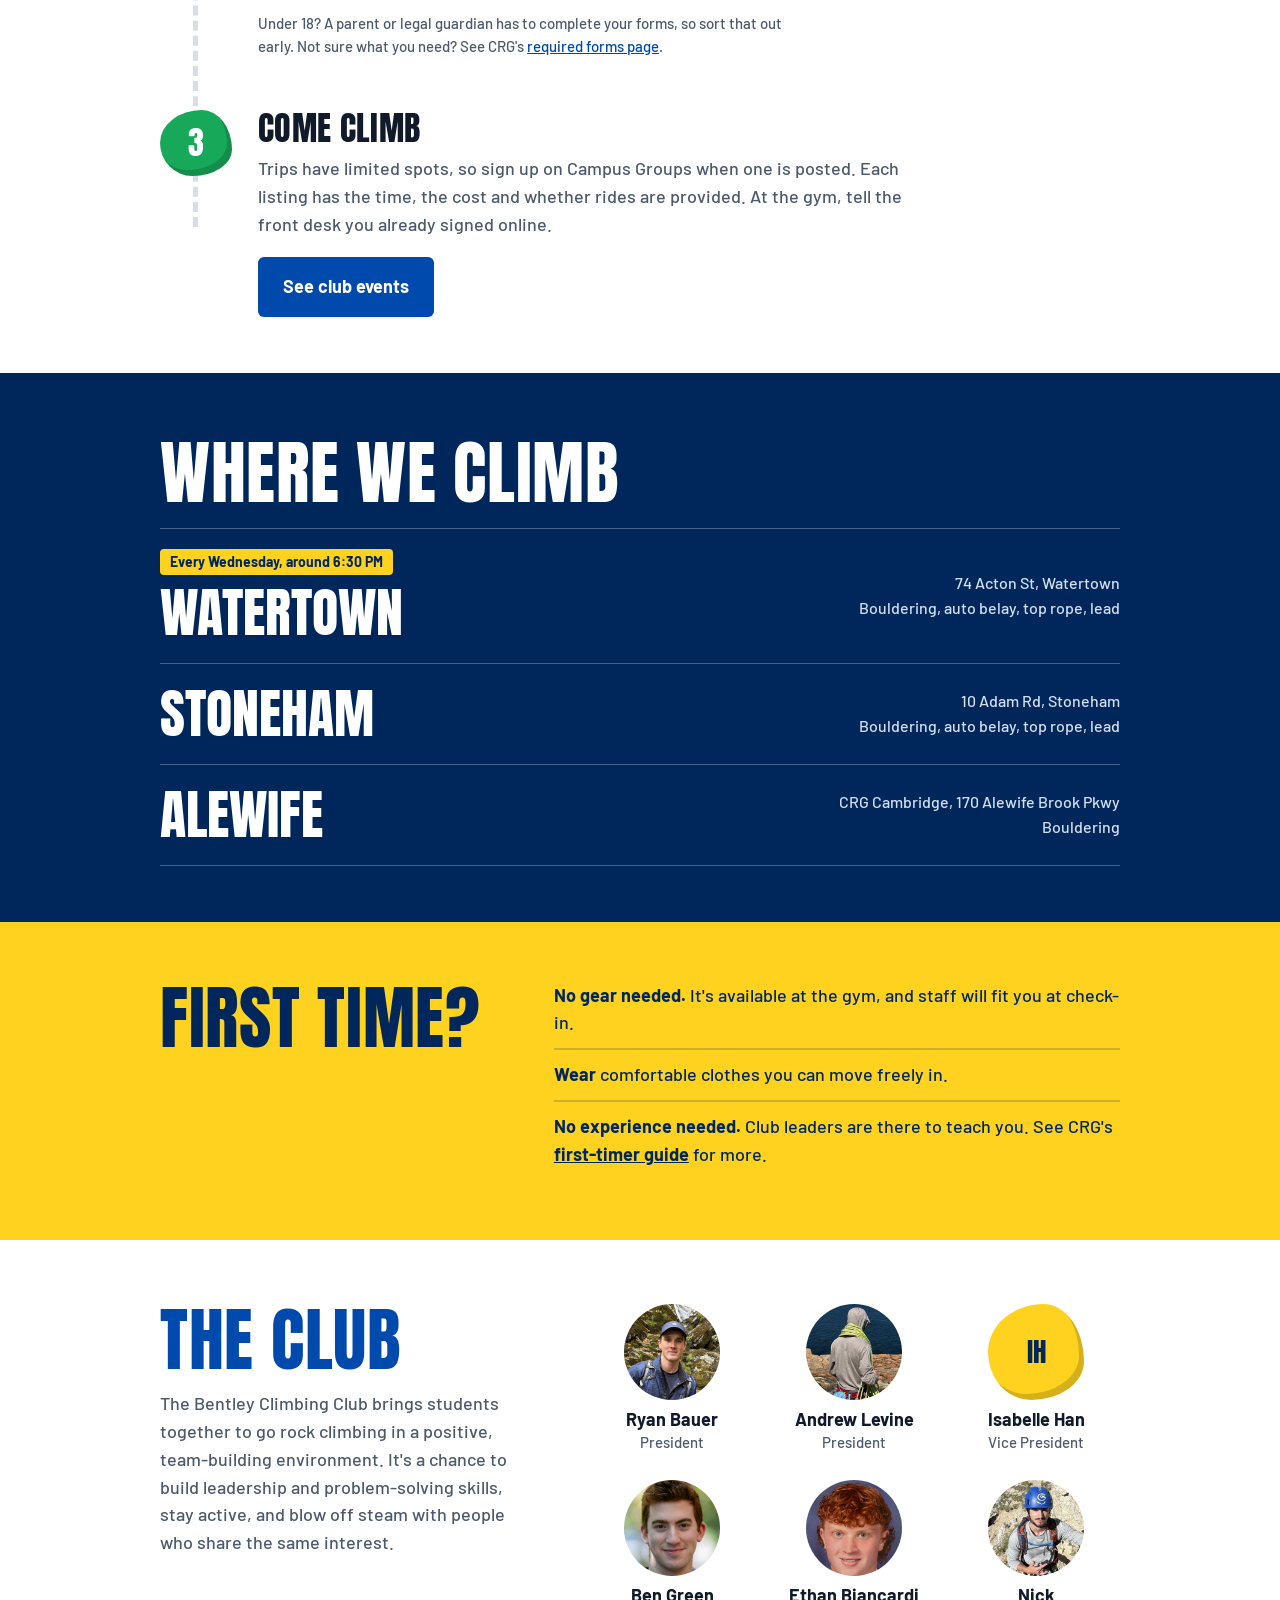
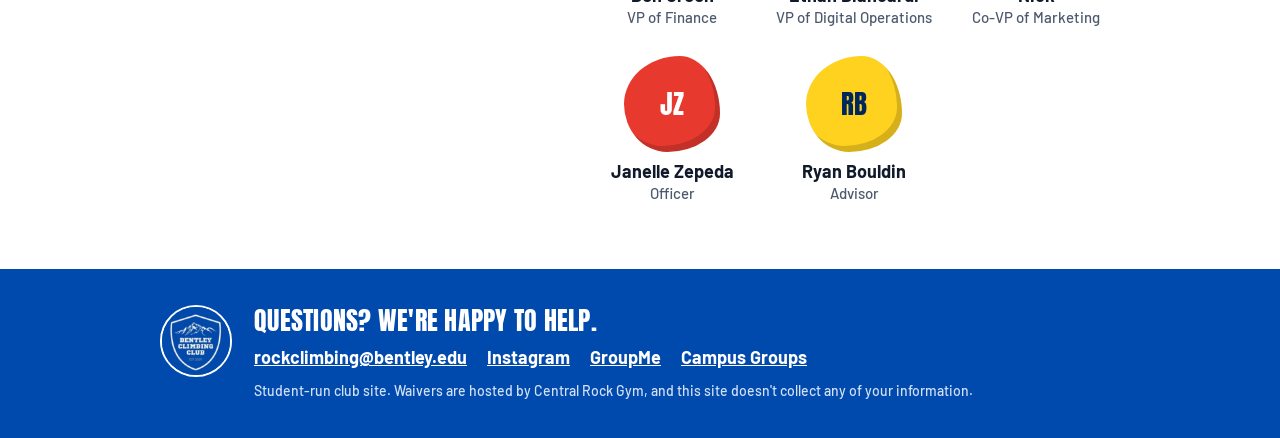
==== commit e93c4128: "Add Nick to the leadership team Co-Authored-By: Claude Opus 5.5 <noreply@anthropic.com>" ====
--- a/index.html
+++ b/index.html
@@ -132,6 +132,7 @@
         <li><span class="initials yellow" aria-hidden="true">IH</span><b>Isabelle Han</b><small>Vice President</small></li>
         <li><img src="assets/team/ben-green.jpg" width="96" height="96" alt="Ben Green" loading="lazy"><b>Ben Green</b><small>VP of Finance</small></li>
         <li><img src="assets/team/ethan-biancardi.jpg" width="96" height="96" alt="Ethan Biancardi" loading="lazy"><b>Ethan Biancardi</b><small>VP of Digital Operations</small></li>
+        <li><img src="assets/team/nick.jpg" width="96" height="96" alt="Nick in a climbing helmet on a mountain route" loading="lazy"><b>Nick</b><small>Co-VP of Marketing</small></li>
         <li><span class="initials red" aria-hidden="true">JZ</span><b>Janelle Zepeda</b><small>Officer</small></li>
         <li><span class="initials yellow" aria-hidden="true">RB</span><b>Ryan Bouldin</b><small>Advisor</small></li>
       </ul>
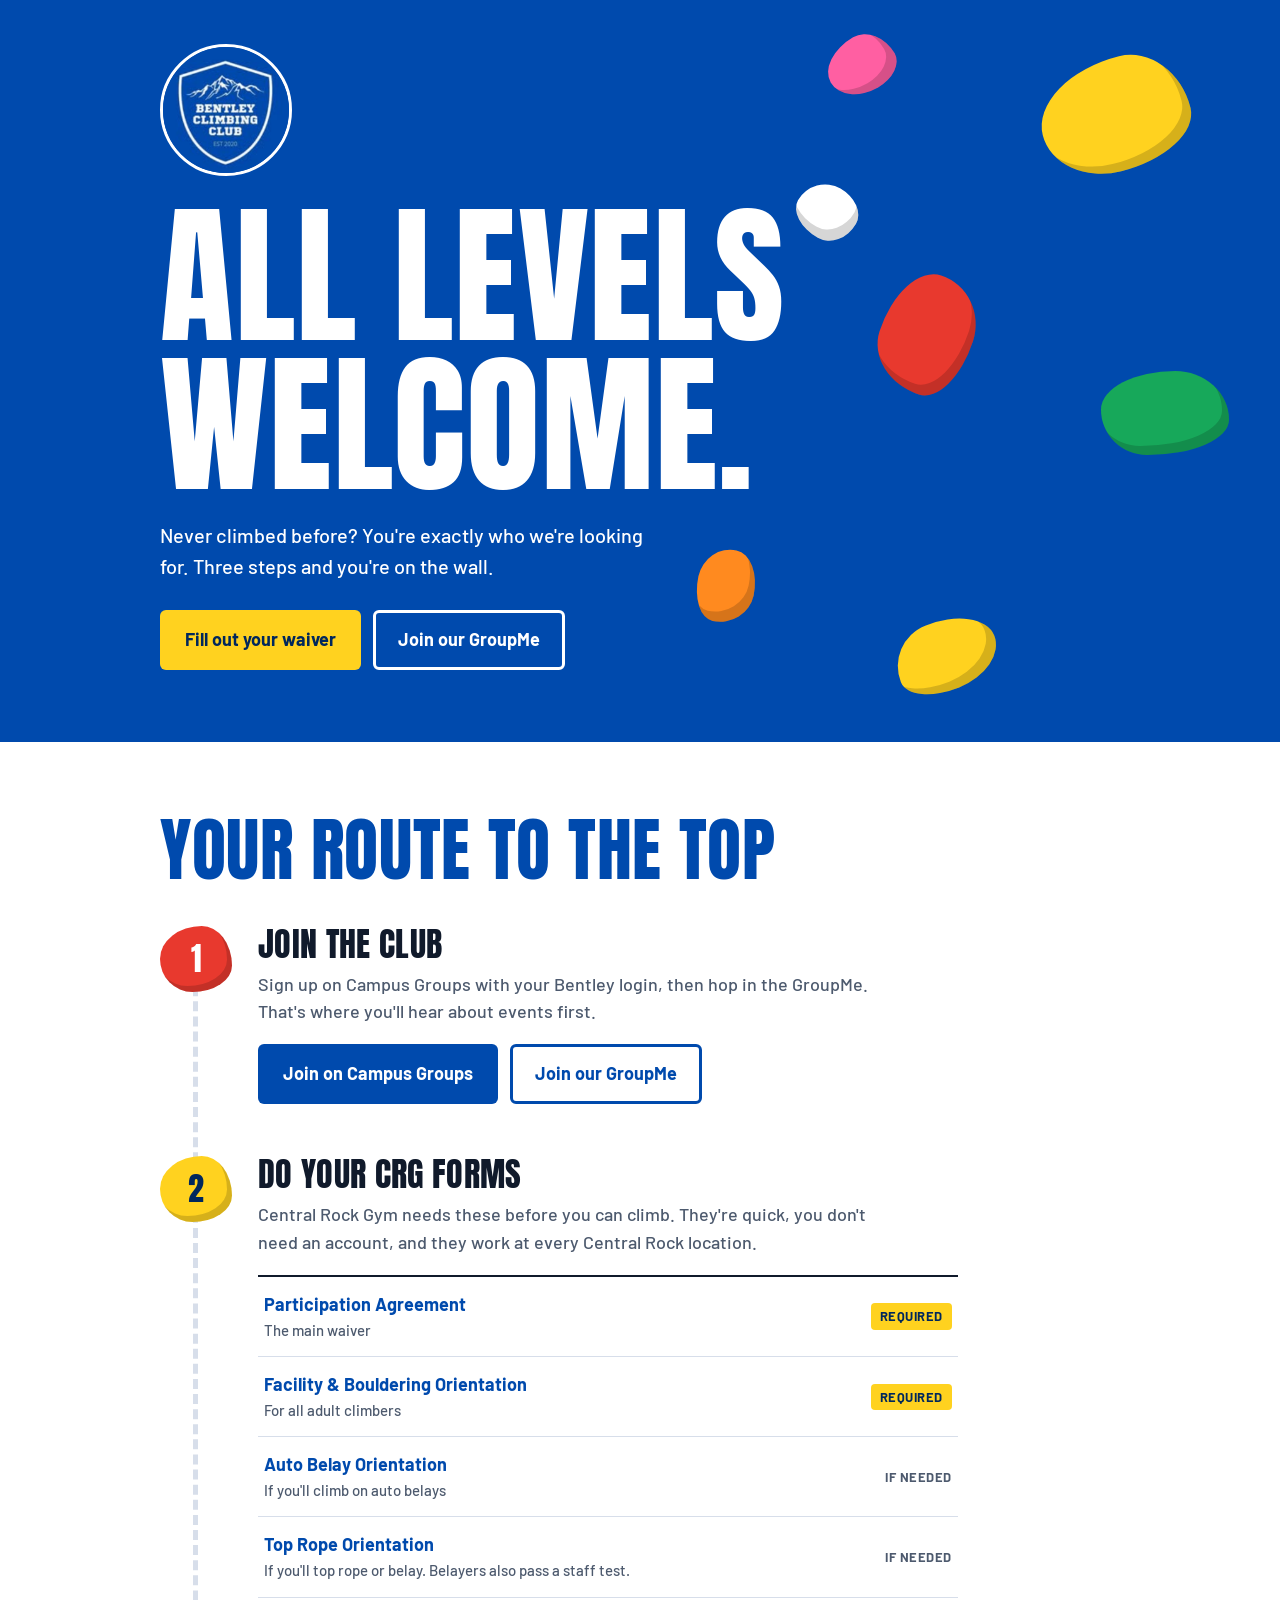
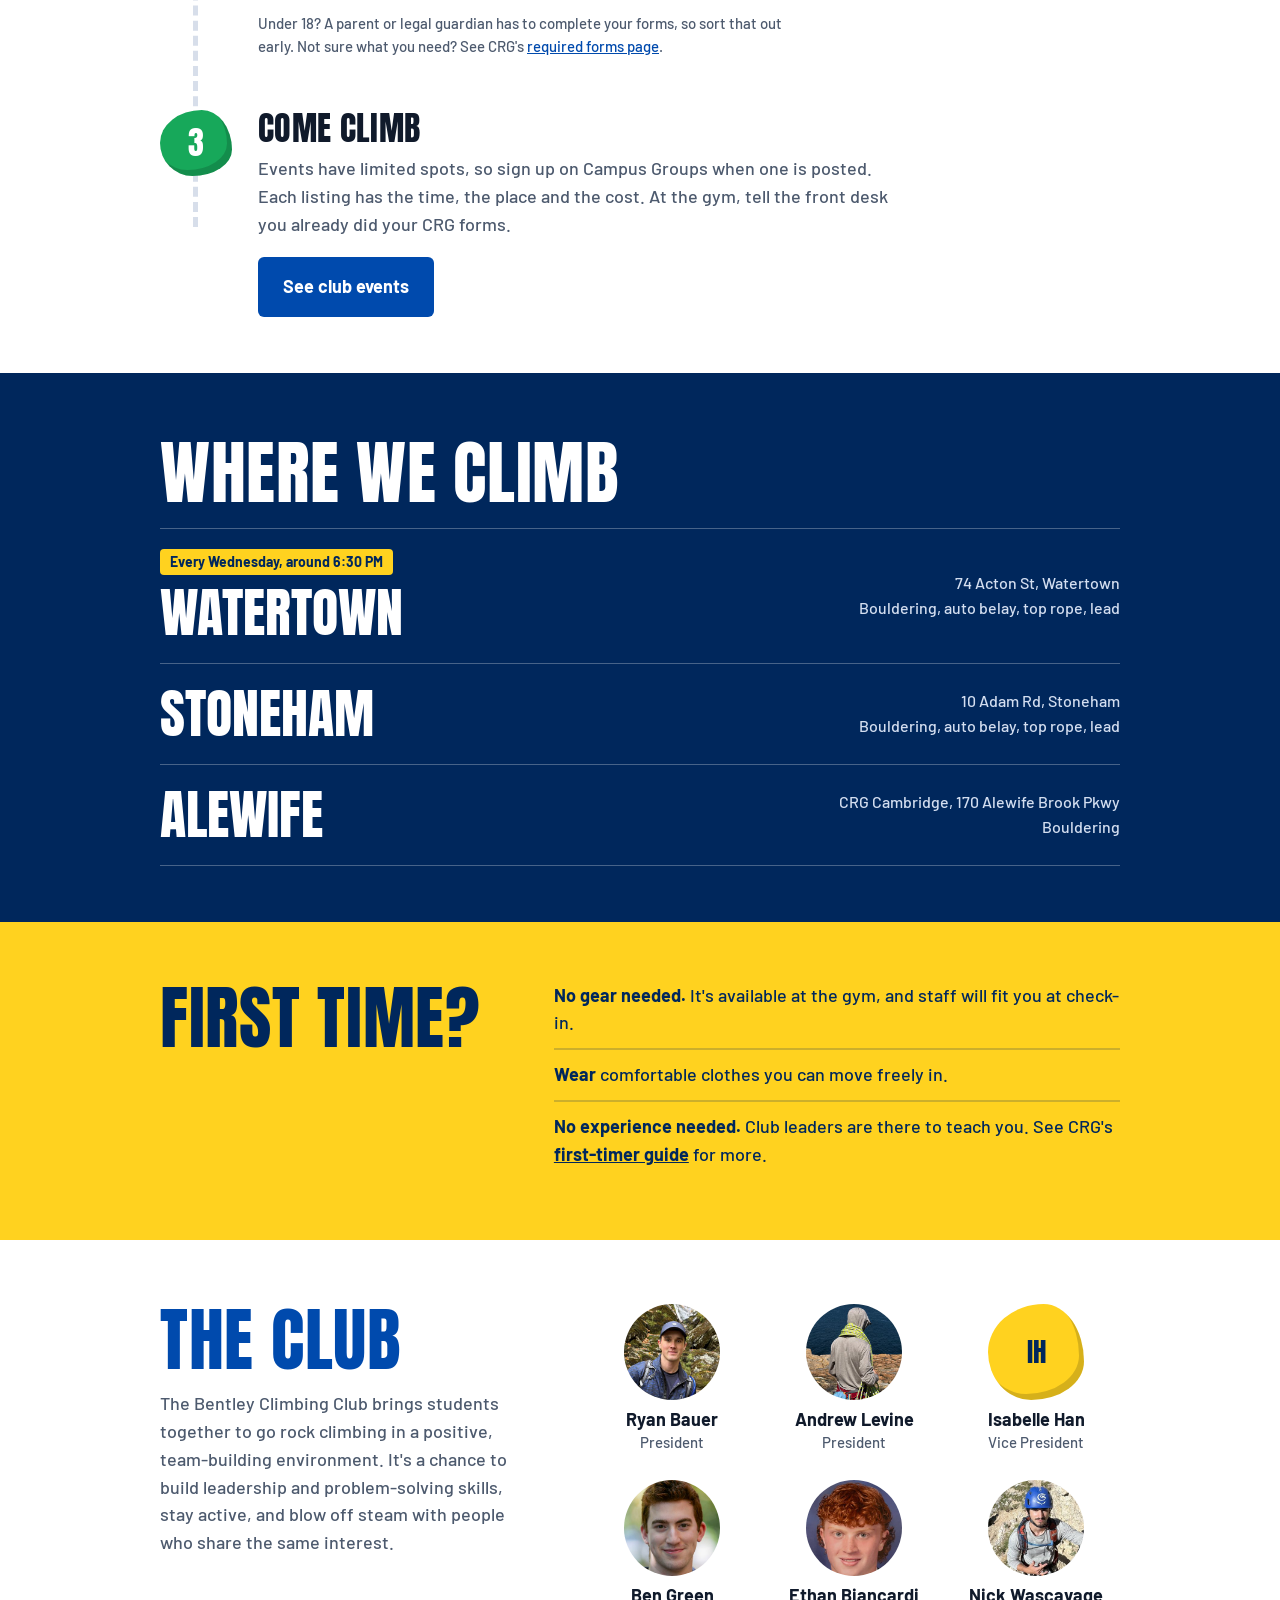
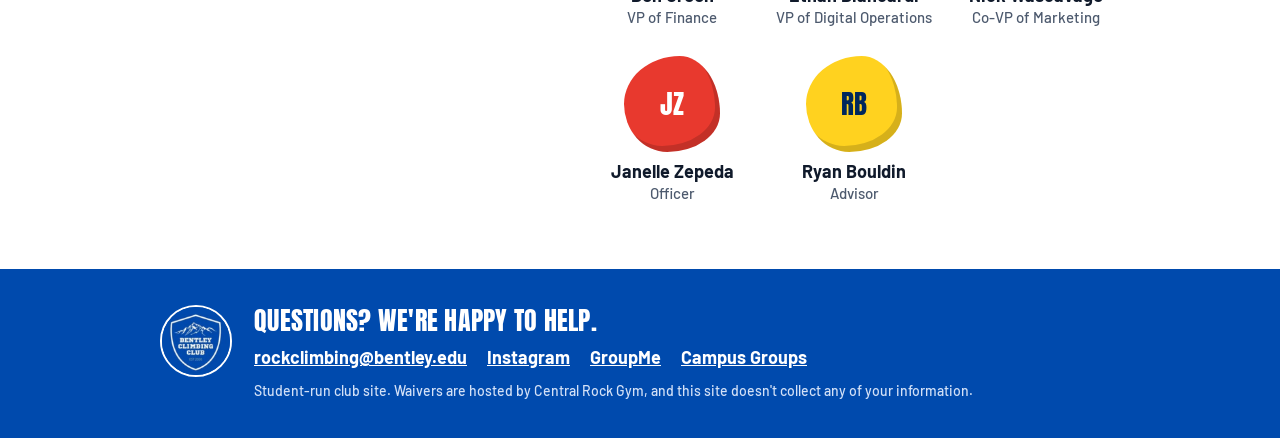
==== commit aa1af8c4: "Add Nick's last name and tighten event wording Co-Authored-By: Claude Opus 5.5 <noreply@anthropic.co" ====
--- a/index.html
+++ b/index.html
@@ -3,8 +3,31 @@
 <head>
 <meta charset="utf-8">
 <meta name="viewport" content="width=device-width, initial-scale=1">
-<title>Bentley Climbing Club</title>
-<meta name="description" content="All levels of experience are welcome. Join the Bentley Climbing Club, fill out your Central Rock Gym forms, and come climb.">
+<title>Bentley Climbing Club | Bentley University Rock Climbing</title>
+<meta name="description" content="The Bentley Climbing Club is Bentley University's rock climbing club in Waltham, MA. All levels welcome. Join, fill out your Central Rock Gym waiver, and come climb.">
+<link rel="canonical" href="https://bentley-climbing-club.vercel.app/">
+<meta property="og:type" content="website">
+<meta property="og:site_name" content="Bentley Climbing Club">
+<meta property="og:title" content="Bentley Climbing Club">
+<meta property="og:description" content="Bentley University's rock climbing club. All levels welcome.">
+<meta property="og:url" content="https://bentley-climbing-club.vercel.app/">
+<meta property="og:image" content="https://bentley-climbing-club.vercel.app/assets/logo.png">
+<script type="application/ld+json">
+{
+  "@context": "https://schema.org",
+  "@type": "SportsOrganization",
+  "name": "Bentley Climbing Club",
+  "alternateName": ["Bentley Rock Climbing Club", "BCC"],
+  "url": "https://bentley-climbing-club.vercel.app/",
+  "logo": "https://bentley-climbing-club.vercel.app/assets/logo.png",
+  "email": "rockclimbing@bentley.edu",
+  "sport": "Rock climbing",
+  "description": "Student rock climbing club at Bentley University. All levels welcome.",
+  "parentOrganization": {"@type": "CollegeOrUniversity", "name": "Bentley University"},
+  "address": {"@type": "PostalAddress", "streetAddress": "175 Forest St", "addressLocality": "Waltham", "addressRegion": "MA", "postalCode": "02452", "addressCountry": "US"},
+  "sameAs": ["https://www.instagram.com/bentleyrockclimbing/", "https://bentley.campusgroups.com/Climbing"]
+}
+</script>
 <link rel="icon" type="image/png" href="assets/favicon.png">
 <link rel="preconnect" href="https://fonts.googleapis.com">
 <link rel="preconnect" href="https://fonts.gstatic.com" crossorigin>
@@ -14,6 +37,13 @@
 <body>
 
 <main>
+
+  <aside class="next" id="next-event" data-ends="2026-11-08T18:20:00-05:00" aria-label="Next event">
+    <div class="wrap next-in">
+      <p><span class="next-tag">Next event</span> <b>Indoor Climbing #2</b> <span class="next-info">Sun, Nov 8, 2:15 PM at CRG Stoneham. $5, limited spots. Log in with your Bentley account to register.</span></p>
+      <a class="btn yellow" href="https://bentley.campusgroups.com/w/YmVudGxleTpIdWI6MjQ2ODY=/_/events/YmVudGxleTpFdmVudDoyMjYwMDMy">Register</a>
+    </div>
+  </aside>
 
   <section class="hero" id="top">
     <div class="holds" aria-hidden="true">
@@ -40,7 +70,7 @@
           <span class="hold red">1</span>
           <div>
             <h3>Join the club</h3>
-            <p>Sign up on Campus Groups with your Bentley login, then hop in the GroupMe. That's where you'll hear about trips first.</p>
+            <p>Sign up on Campus Groups with your Bentley login, then hop in the GroupMe. That's where you'll hear about events first.</p>
             <div class="actions">
               <a class="btn blue" href="https://bentley.campusgroups.com/Climbing/club_signup">Join on Campus Groups</a>
               <a class="btn line" href="https://groupme.com/join_group/93353662/e4er3QcH">Join our GroupMe</a>
@@ -79,7 +109,7 @@
           <span class="hold green">3</span>
           <div>
             <h3>Come climb</h3>
-            <p>Trips have limited spots, so sign up on Campus Groups when one is posted. Each listing has the time, the cost and whether rides are provided. At the gym, tell the front desk you already signed online.</p>
+            <p>Events have limited spots, so sign up on Campus Groups when one is posted. Each listing has the time, the place and the cost. At the gym, tell the front desk you already did your CRG forms.</p>
             <div class="actions">
               <a class="btn blue" href="https://bentley.campusgroups.com/climbing/events/">See club events</a>
             </div>
@@ -132,7 +162,7 @@
         <li><span class="initials yellow" aria-hidden="true">IH</span><b>Isabelle Han</b><small>Vice President</small></li>
         <li><img src="assets/team/ben-green.jpg" width="96" height="96" alt="Ben Green" loading="lazy"><b>Ben Green</b><small>VP of Finance</small></li>
         <li><img src="assets/team/ethan-biancardi.jpg" width="96" height="96" alt="Ethan Biancardi" loading="lazy"><b>Ethan Biancardi</b><small>VP of Digital Operations</small></li>
-        <li><img src="assets/team/nick.jpg" width="96" height="96" alt="Nick in a climbing helmet on a mountain route" loading="lazy"><b>Nick</b><small>Co-VP of Marketing</small></li>
+        <li><img src="assets/team/nick.jpg" width="96" height="96" alt="Nick Wascavage in a climbing helmet on a mountain route" loading="lazy"><b>Nick Wascavage</b><small>Co-VP of Marketing</small></li>
         <li><span class="initials red" aria-hidden="true">JZ</span><b>Janelle Zepeda</b><small>Officer</small></li>
         <li><span class="initials yellow" aria-hidden="true">RB</span><b>Ryan Bouldin</b><small>Advisor</small></li>
       </ul>
@@ -159,5 +189,11 @@
 
 <a class="sticky" href="#forms">Fill out your waiver</a>
 
+<script>
+  // Hides the event banner once the event is over.
+  const nextEvent = document.getElementById("next-event");
+  if (nextEvent && Date.now() > Date.parse(nextEvent.dataset.ends)) nextEvent.remove();
+</script>
+
 </body>
 </html>
--- a/styles.css
+++ b/styles.css
@@ -29,6 +29,18 @@
   text-transform: uppercase;
   letter-spacing: 0.01em;
 }
+
+/* Next event banner */
+.next { background: var(--deep); color: #fff; }
+.next-in { display: flex; align-items: center; justify-content: space-between; gap: 18px; padding-top: 12px; padding-bottom: 12px; }
+.next p { font-size: 16px; line-height: 1.4; }
+.next-tag {
+  display: inline-block; margin-right: 6px; padding: 1px 8px; border-radius: 4px;
+  background: var(--yellow); color: var(--deep); font-size: 13px; font-weight: 700;
+  text-transform: uppercase; letter-spacing: 0.04em;
+}
+.next-info { display: block; margin-top: 3px; color: #d3def0; }
+.next .btn { flex: none; padding: 8px 18px; }
 
 /* Hero */
 .hero { position: relative; overflow: hidden; background: var(--blue); color: #fff; }
@@ -157,6 +169,8 @@
 .sticky { display: none; }
 
 @media (max-width: 760px) {
+  .next-in { flex-direction: column; align-items: stretch; gap: 10px; }
+  .next .btn { text-align: center; }
   body { font-size: 17px; padding-bottom: 66px; }
   .hero-in { padding-top: 28px; padding-bottom: 52px; }
   .logo { width: 96px; height: 96px; margin-bottom: 20px; }
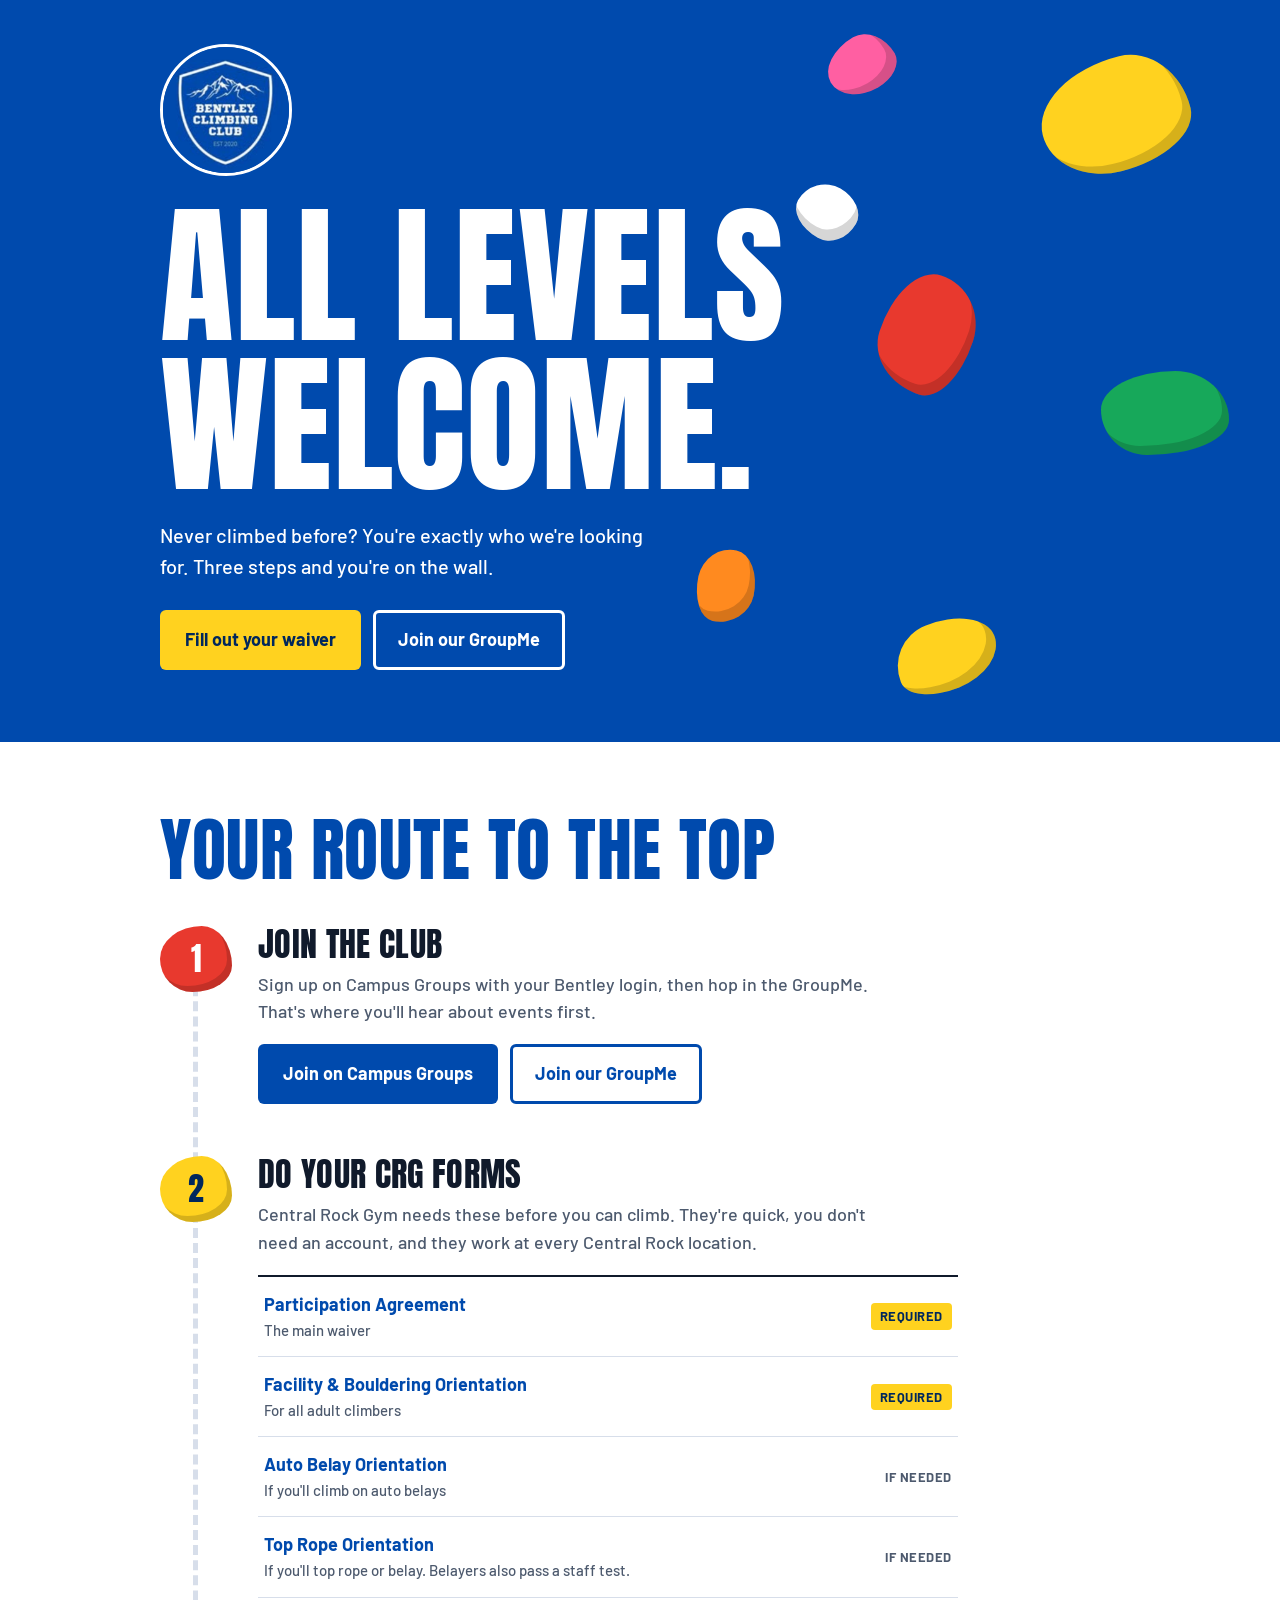
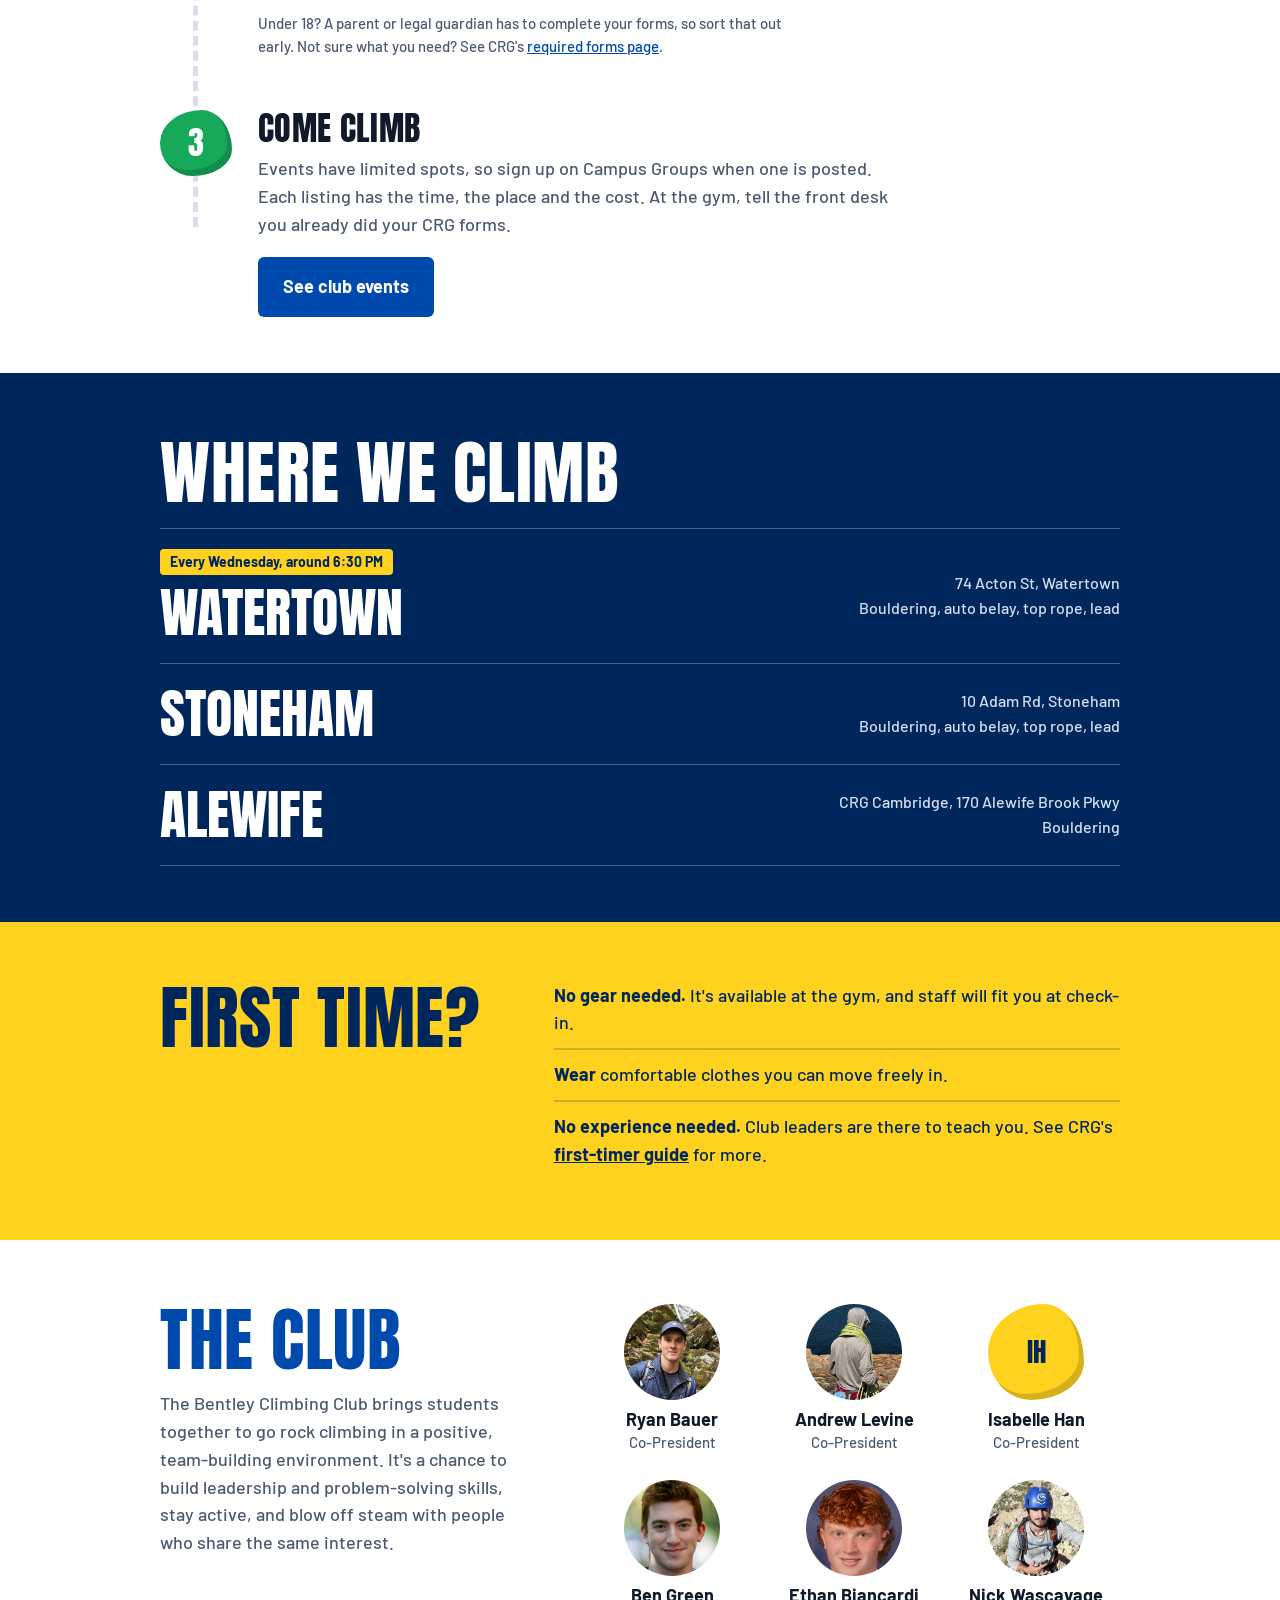
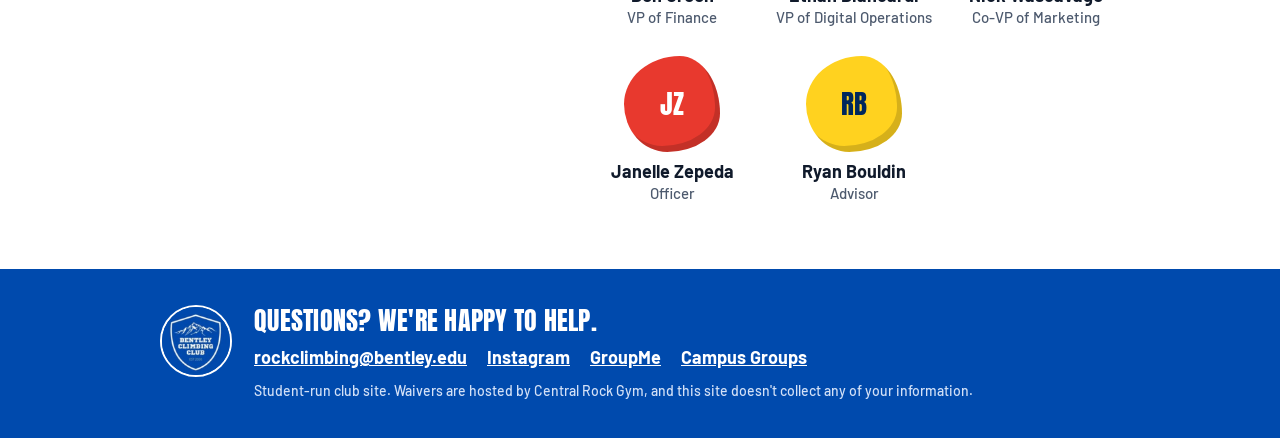
==== commit 8bf5c979: "List Ryan, Andrew and Isabelle as Co-Presidents Co-Authored-By: Claude Opus 5.5 <noreply@anthropic.c" ====
--- a/index.html
+++ b/index.html
@@ -157,9 +157,9 @@
         <p>The Bentley Climbing Club brings students together to go rock climbing in a positive, team-building environment. It's a chance to build leadership and problem-solving skills, stay active, and blow off steam with people who share the same interest.</p>
       </div>
       <ul class="team">
-        <li><img src="assets/team/ryan-bauer.jpg" width="96" height="96" alt="Ryan Bauer" loading="lazy"><b>Ryan Bauer</b><small>President</small></li>
-        <li><img src="assets/team/andrew-levine.jpg" width="96" height="96" alt="Andrew Levine, roped up on a sea cliff" loading="lazy"><b>Andrew Levine</b><small>President</small></li>
-        <li><span class="initials yellow" aria-hidden="true">IH</span><b>Isabelle Han</b><small>Vice President</small></li>
+        <li><img src="assets/team/ryan-bauer.jpg" width="96" height="96" alt="Ryan Bauer" loading="lazy"><b>Ryan Bauer</b><small>Co-President</small></li>
+        <li><img src="assets/team/andrew-levine.jpg" width="96" height="96" alt="Andrew Levine, roped up on a sea cliff" loading="lazy"><b>Andrew Levine</b><small>Co-President</small></li>
+        <li><span class="initials yellow" aria-hidden="true">IH</span><b>Isabelle Han</b><small>Co-President</small></li>
         <li><img src="assets/team/ben-green.jpg" width="96" height="96" alt="Ben Green" loading="lazy"><b>Ben Green</b><small>VP of Finance</small></li>
         <li><img src="assets/team/ethan-biancardi.jpg" width="96" height="96" alt="Ethan Biancardi" loading="lazy"><b>Ethan Biancardi</b><small>VP of Digital Operations</small></li>
         <li><img src="assets/team/nick.jpg" width="96" height="96" alt="Nick Wascavage in a climbing helmet on a mountain route" loading="lazy"><b>Nick Wascavage</b><small>Co-VP of Marketing</small></li>
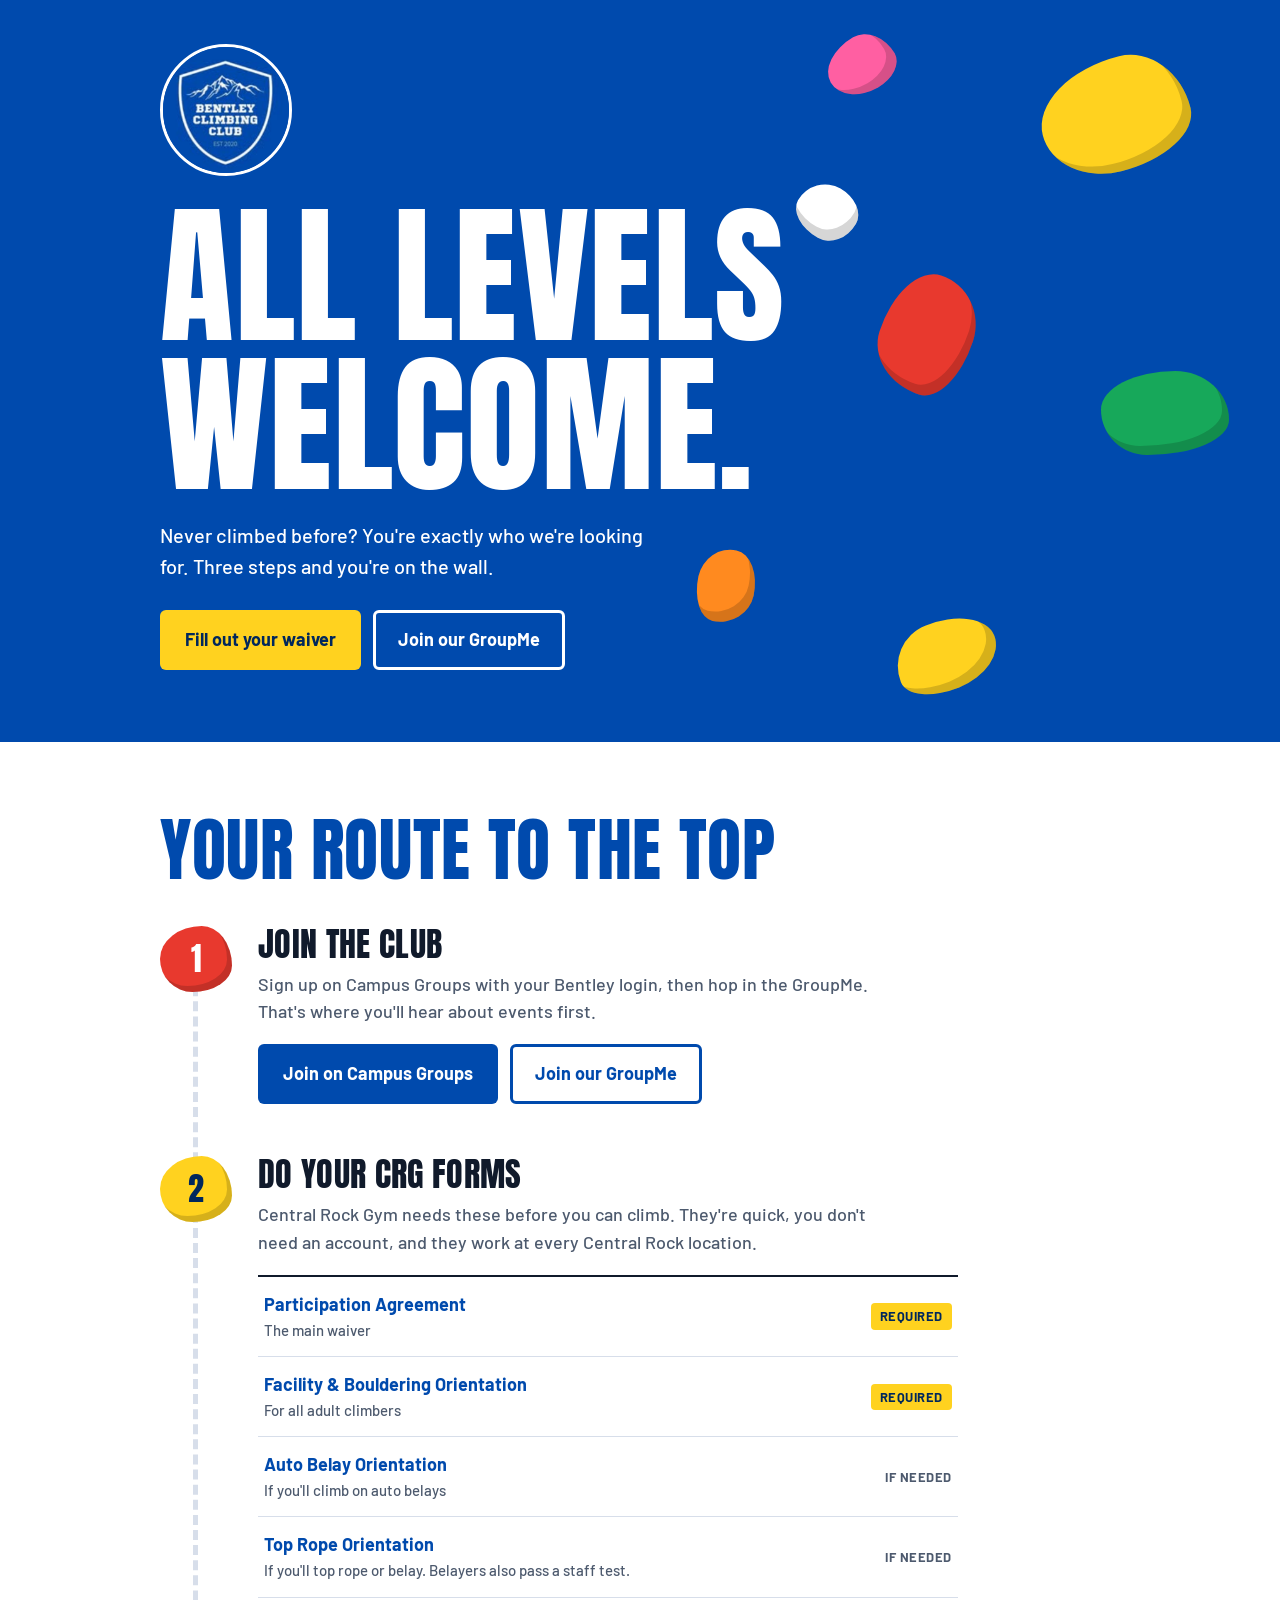
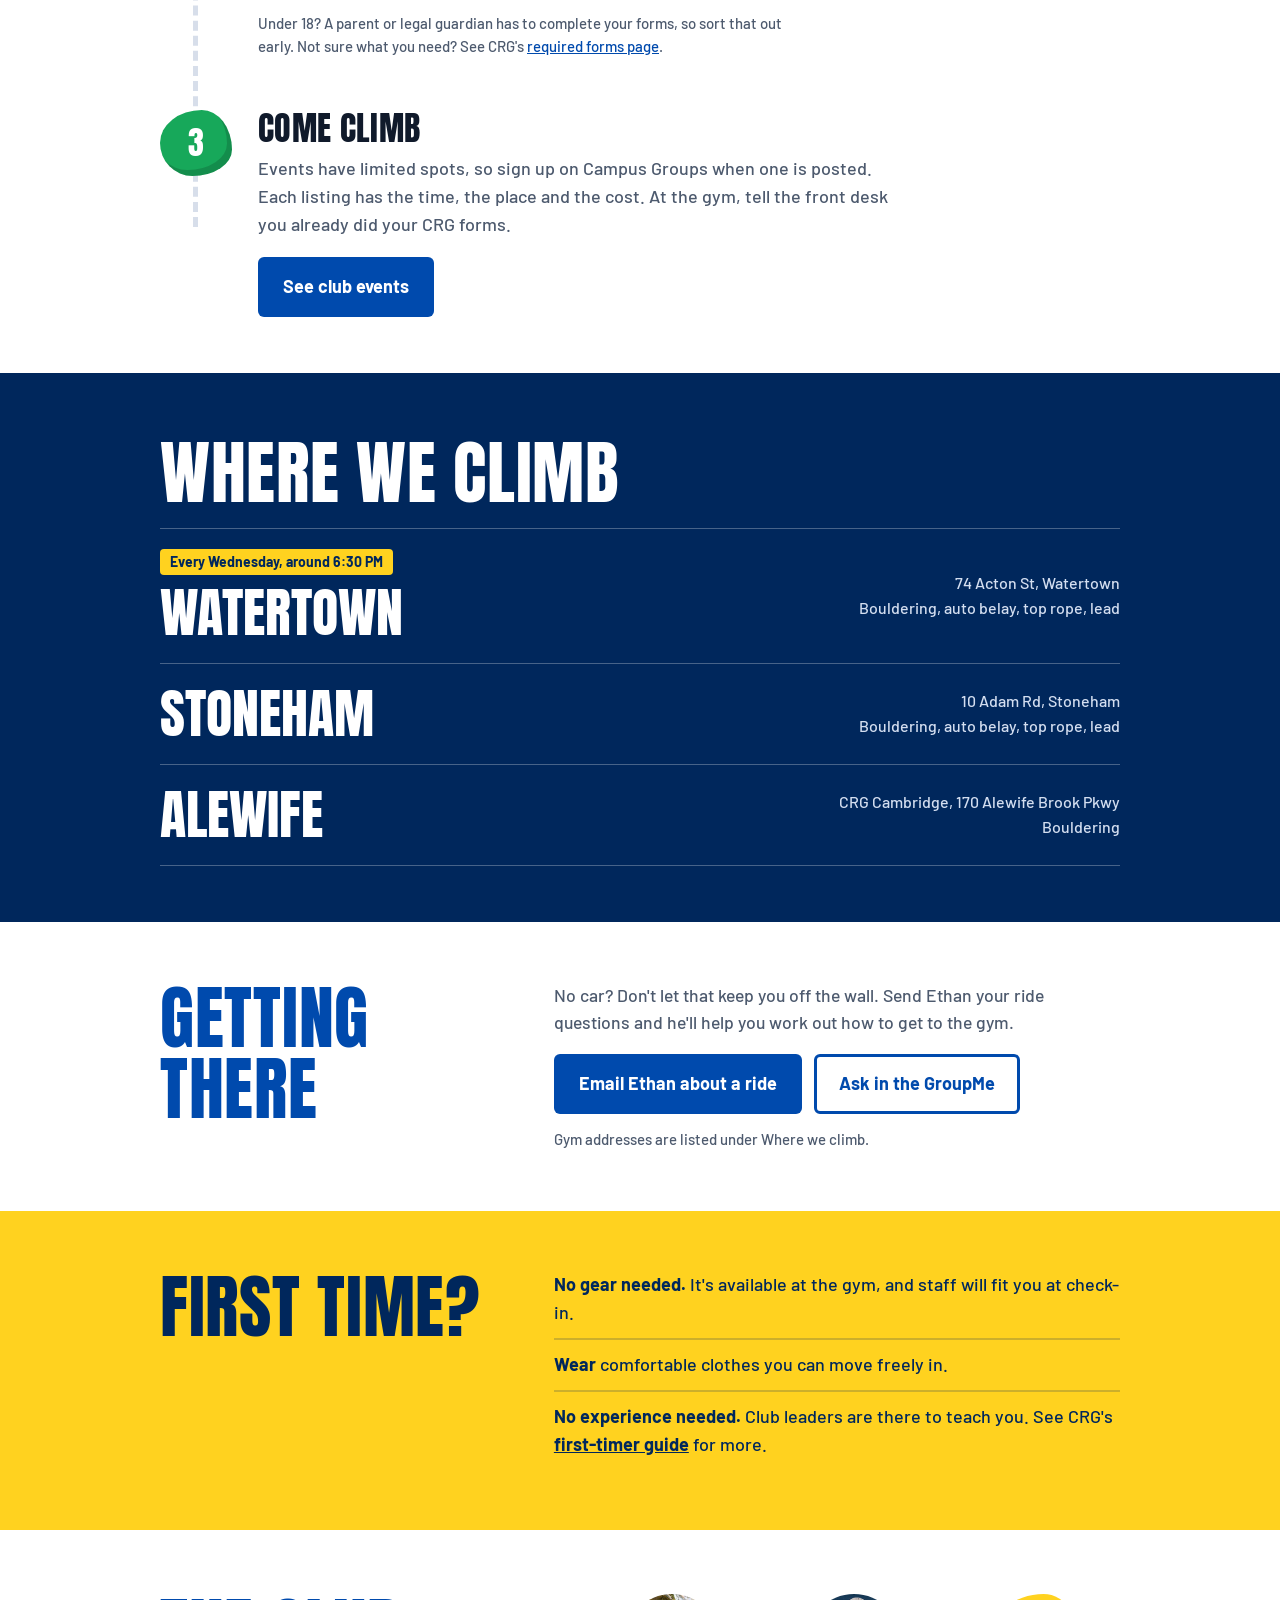
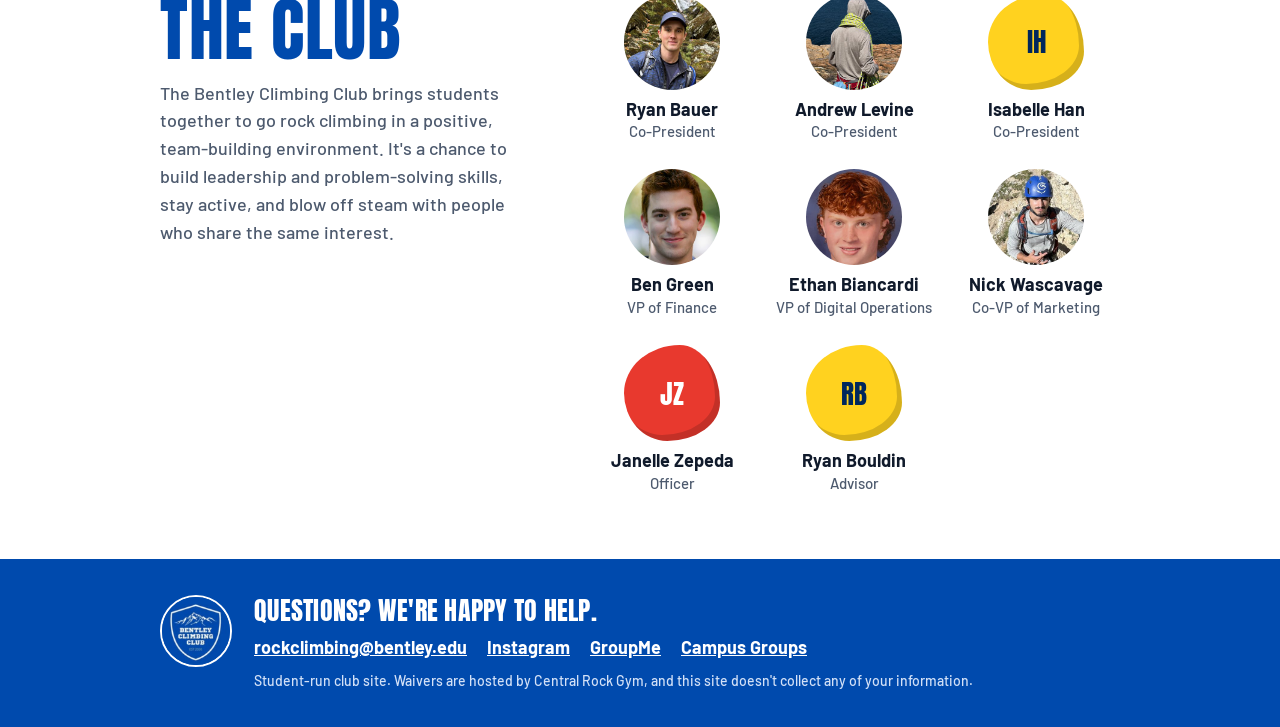
==== commit 9c239b80: "Add Getting there section with ride-question email Co-Authored-By: Claude Opus 5.5 <noreply@anthropi" ====
--- a/index.html
+++ b/index.html
@@ -139,6 +139,20 @@
     </div>
   </section>
 
+  <section class="ride" id="getting-there">
+    <div class="wrap ride-in">
+      <h2 class="big">Getting there</h2>
+      <div>
+        <p>No car? Don't let that keep you off the wall. Send Ethan your ride questions and he'll help you work out how to get to the gym.</p>
+        <div class="actions">
+          <a class="btn blue" href="mailto:ethanbiancardi@gmail.com?subject=Ride%20question%20for%20Bentley%20Climbing%20Club&amp;body=Hi%20Ethan%2C%0A%0AI'd%20like%20to%20come%20climb%20on%20(day)%20at%20(gym)%20and%20have%20a%20question%20about%20getting%20a%20ride%3A%0A%0A">Email Ethan about a ride</a>
+          <a class="btn line" href="https://groupme.com/join_group/93353662/e4er3QcH">Ask in the GroupMe</a>
+        </div>
+        <p class="fine">Gym addresses are listed under Where we climb.</p>
+      </div>
+    </div>
+  </section>
+
   <section class="first" id="first-time">
     <div class="wrap first-in">
       <h2 class="big">First time?</h2>
--- a/styles.css
+++ b/styles.css
@@ -128,6 +128,12 @@
 }
 
 /* First time */
+.ride { padding: 60px 0; }
+.ride-in { display: grid; grid-template-columns: 1fr 1.6fr; gap: 40px; align-items: start; }
+.ride .big { color: var(--blue); }
+.ride p { max-width: 34em; margin: 0 0 18px; color: var(--muted); font-size: 1.1rem; }
+.ride p.fine { margin: 14px 0 0; font-size: 15px; }
+
 .first { padding: 60px 0; background: var(--yellow); color: var(--deep); }
 .first-in { display: grid; grid-template-columns: 1fr 1.6fr; gap: 40px; align-items: start; }
 .first ul { list-style: none; margin: 0; padding: 0; }
@@ -188,7 +194,8 @@
 
   .gym { grid-template-columns: 1fr; }
   .gym .info { grid-column: 1; grid-row: auto; margin-top: 4px; text-align: left; }
-  .first-in, .about-in { grid-template-columns: 1fr; gap: 20px; }
+  .first-in, .about-in, .ride-in { grid-template-columns: 1fr; gap: 20px; }
+  .ride .actions .btn { width: 100%; text-align: center; }
   .about-in { gap: 28px; }
   .team { grid-template-columns: repeat(2, 1fr); }
 
